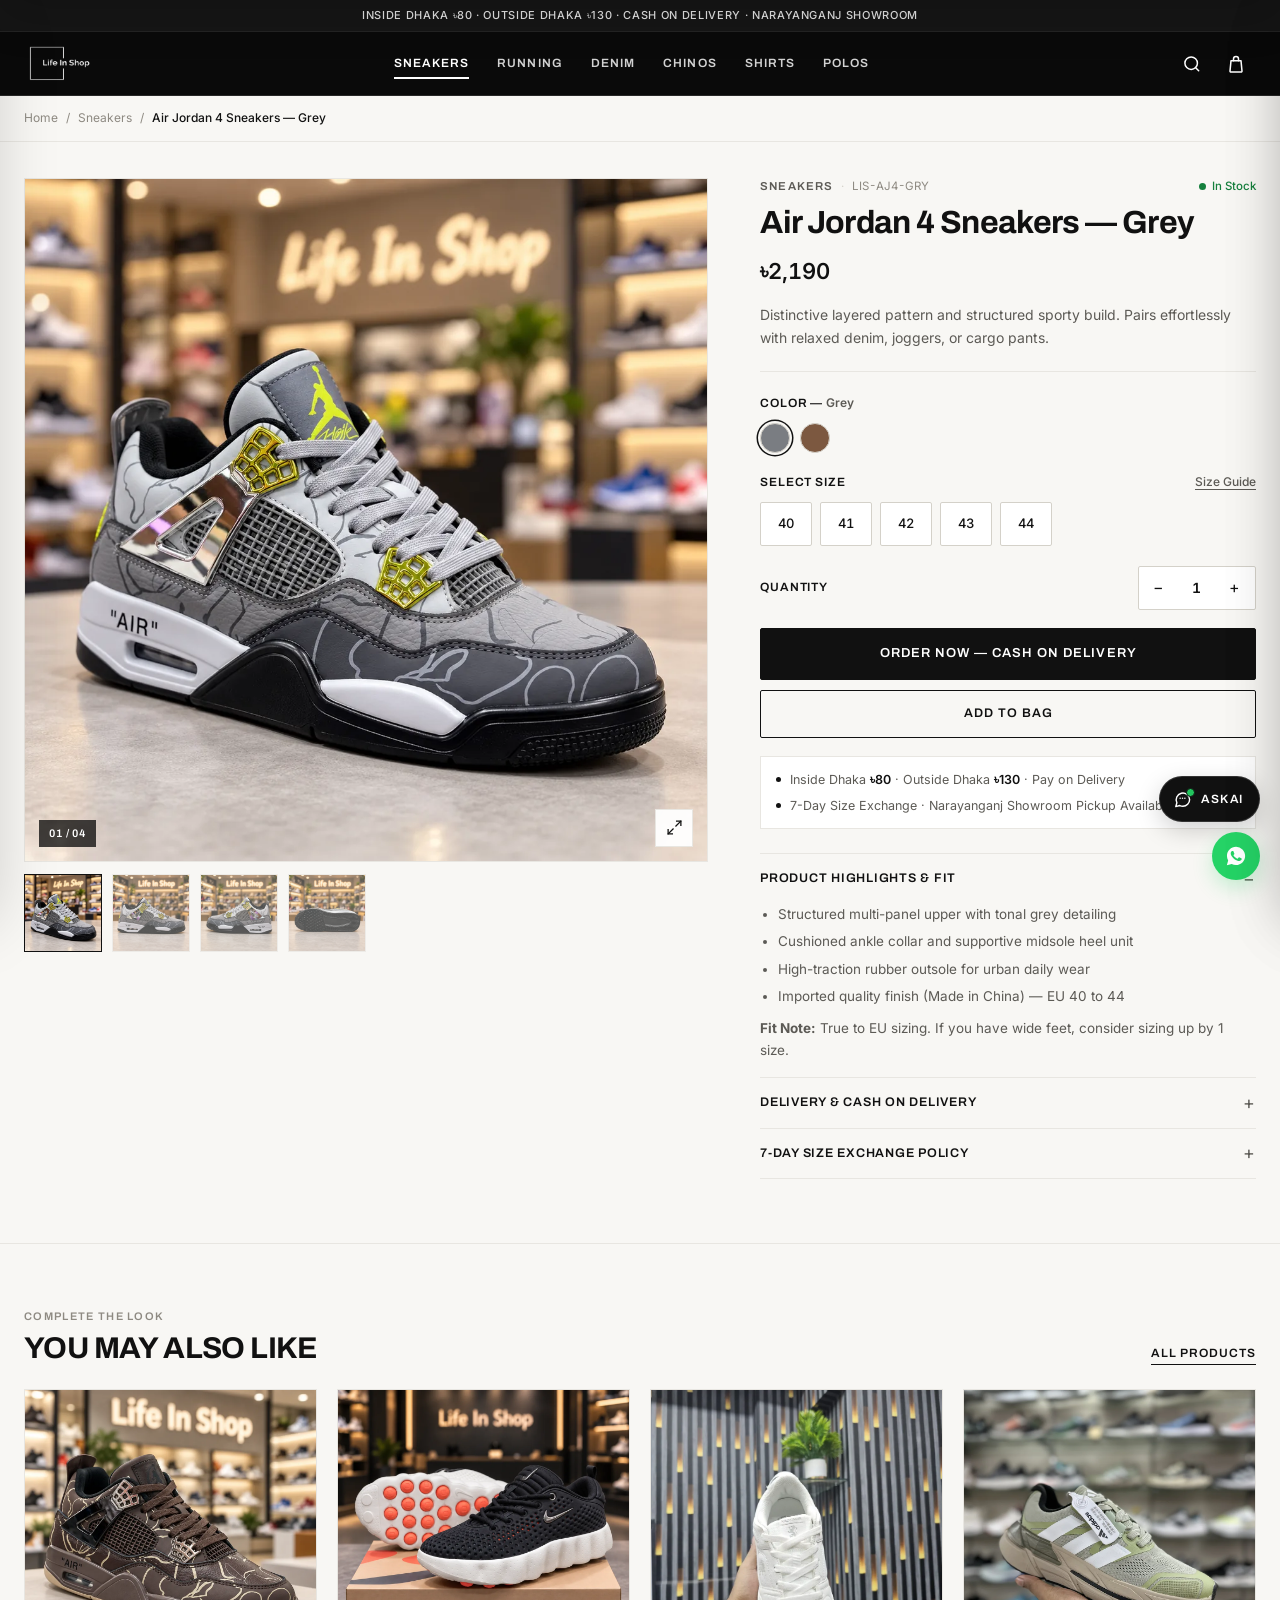
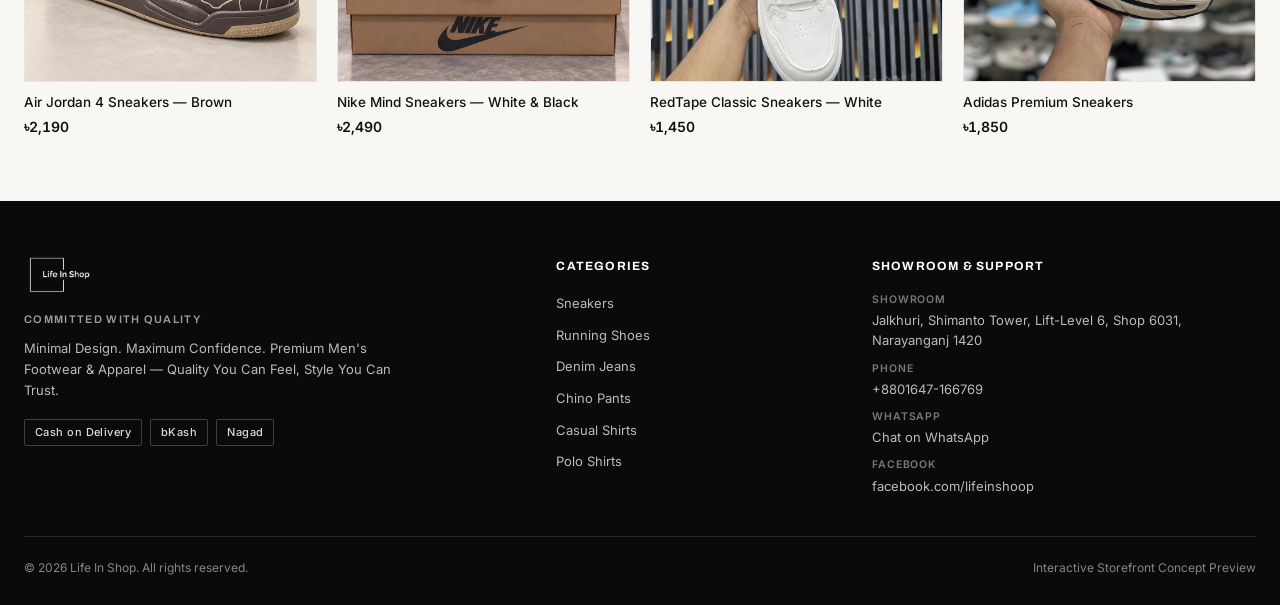
==== product.html @ bc9303bd "Initial Life In Shop editorial redesign demo for Vercel" ====
<!DOCTYPE html>
<html lang="en">
<head>
  <meta charset="UTF-8">
  <meta name="viewport" content="width=device-width, initial-scale=1.0">
  <title>Life In Shop — Premium Men's Footwear &amp; Apparel</title>
  <meta name="description" content="Shop premium men's sneakers, denim, chinos, shirts & polos at Life In Shop Bangladesh with fast Cash on Delivery.">
  <meta name="theme-color" content="#0A0A0A">
  <link rel="icon" type="image/webp" href="assets/images/favicon.webp">
  <link rel="preconnect" href="https://fonts.googleapis.com">
  <link rel="preconnect" href="https://fonts.gstatic.com" crossorigin>
  <link href="https://fonts.googleapis.com/css2?family=Archivo:wght@600;700&family=Inter:wght@400;500;600&display=swap" rel="stylesheet">
  <link rel="stylesheet" href="styles.css">
</head>
<body data-page="product">

  <!-- Announcement Bar -->
  <div class="announcement-bar" role="region" aria-label="Store shipping notice">
    <div class="container announcement-inner">
      <span>Inside Dhaka ৳80 · Outside Dhaka ৳130 · Cash on Delivery<span class="announcement-extra"> · Narayanganj Showroom</span></span>
    </div>
  </div>

  <!-- Sticky Header -->
  <header id="site-header" class="site-header">
    <div class="container header-inner">
      <div class="header-left">
        <button type="button" id="mobile-menu-btn" class="icon-btn mobile-only" aria-label="Open menu" aria-expanded="false" aria-controls="mobile-nav-drawer">
          <svg width="22" height="22" viewBox="0 0 24 24" fill="none" stroke="currentColor" stroke-width="1.8" stroke-linecap="square" aria-hidden="true">
            <line x1="3" y1="6" x2="21" y2="6"></line>
            <line x1="3" y1="12" x2="21" y2="12"></line>
            <line x1="3" y1="18" x2="21" y2="18"></line>
          </svg>
        </button>
        <a href="index.html" class="brand-logo" aria-label="Life In Shop Home">
          <img src="assets/images/logo.webp" alt="Life In Shop" height="36" width="68">
        </a>
      </div>

      <nav class="desktop-nav" aria-label="Primary categories">
        <a href="index.html?category=sneakers#catalog-section" class="nav-link" data-nav-category="sneakers">Sneakers</a>
        <a href="index.html?category=running#catalog-section" class="nav-link" data-nav-category="running">Running</a>
        <a href="index.html?category=denim#catalog-section" class="nav-link" data-nav-category="denim">Denim</a>
        <a href="index.html?category=chinos#catalog-section" class="nav-link" data-nav-category="chinos">Chinos</a>
        <a href="index.html?category=shirts#catalog-section" class="nav-link" data-nav-category="shirts">Shirts</a>
        <a href="index.html?category=polos#catalog-section" class="nav-link" data-nav-category="polos">Polos</a>
      </nav>

      <div class="header-actions">
        <button type="button" id="search-open-btn" class="icon-btn" aria-label="Search products" aria-controls="search-overlay">
          <svg width="20" height="20" viewBox="0 0 24 24" fill="none" stroke="currentColor" stroke-width="1.8" stroke-linecap="round" stroke-linejoin="round" aria-hidden="true">
            <circle cx="11" cy="11" r="7.5"></circle>
            <line x1="20" y1="20" x2="16.4" y2="16.4"></line>
          </svg>
        </button>
        <button type="button" id="bag-open-btn" class="icon-btn bag-btn" aria-label="Open shopping bag" aria-controls="bag-drawer">
          <svg width="20" height="20" viewBox="0 0 24 24" fill="none" stroke="currentColor" stroke-width="1.8" stroke-linecap="round" stroke-linejoin="round" aria-hidden="true">
            <path d="M6 8h12l1.2 12.5a1 1 0 0 1-1 1.1H5.8a1 1 0 0 1-1-1.1L6 8Z"></path>
            <path d="M9 8V6a3 3 0 0 1 6 0v2"></path>
          </svg>
          <span id="bag-count-badge" class="bag-badge" aria-live="polite">0</span>
        </button>
      </div>
    </div>
  </header>

  <main class="pdp-main">
    <!-- Breadcrumbs -->
    <div class="breadcrumb-bar">
      <div class="container">
        <nav class="breadcrumbs" aria-label="Breadcrumb">
          <a href="index.html">Home</a>
          <span class="crumb-sep" aria-hidden="true">/</span>
          <a href="index.html#catalog-section" id="pdp-breadcrumb-cat">Collection</a>
          <span class="crumb-sep" aria-hidden="true">/</span>
          <span id="pdp-breadcrumb-name" class="crumb-current" aria-current="page">Product</span>
        </nav>
      </div>
    </div>

    <!-- Product Detail Grid (58 / 42 Desktop Split) -->
    <section class="pdp-section">
      <div class="container">
        <div class="pdp-layout">

          <!-- Left Column: Multi-Angle Gallery -->
          <div class="pdp-gallery">
            <div class="pdp-main-frame">
              <img id="pdp-main-img" class="pdp-main-img" src="" alt="Product preview">
              <span id="pdp-img-counter" class="pdp-img-counter">01 / 01</span>
              <button type="button" id="pdp-zoom-btn" class="pdp-zoom-btn" aria-label="Zoom product image">
                <svg width="17" height="17" viewBox="0 0 24 24" fill="none" stroke="currentColor" stroke-width="1.8" stroke-linecap="square" aria-hidden="true">
                  <polyline points="15 3 21 3 21 9"></polyline>
                  <polyline points="9 21 3 21 3 15"></polyline>
                  <line x1="21" y1="3" x2="14" y2="10"></line>
                  <line x1="3" y1="21" x2="10" y2="14"></line>
                </svg>
              </button>
            </div>
            <div id="pdp-thumbs" class="pdp-thumbs" role="list" aria-label="Product gallery thumbnails"></div>
          </div>

          <!-- Right Column: Sticky Purchase Rail -->
          <div class="pdp-info">
            <div class="pdp-meta-row">
              <span id="pdp-category-label" class="pdp-category-label">Category</span>
              <span class="pdp-meta-divider" aria-hidden="true">·</span>
              <span id="pdp-sku" class="pdp-sku">SKU</span>
              <span class="pdp-stock-pill">
                <span class="stock-dot" aria-hidden="true"></span>
                <span>In Stock</span>
              </span>
            </div>

            <h1 id="pdp-title" class="pdp-title">Loading product...</h1>

            <div class="pdp-price-row">
              <span id="pdp-price" class="pdp-price tabular-price">৳0</span>
              <span id="pdp-compare-price" class="pdp-compare-price tabular-price" hidden></span>
              <span id="pdp-discount-badge" class="pdp-discount-badge" hidden></span>
            </div>

            <p id="pdp-short-desc" class="pdp-short-desc"></p>

            <!-- Colorway Switcher (hidden if single colorway) -->
            <div id="pdp-colorway-wrap" class="pdp-option-block" hidden>
              <div class="pdp-option-head">
                <span class="pdp-option-label">Color — <strong id="pdp-color-label"></strong></span>
              </div>
              <div id="pdp-colorways" class="pdp-colorways"></div>
            </div>

            <!-- Size Selector -->
            <div class="pdp-option-block">
              <div class="pdp-option-head">
                <span class="pdp-option-label">Select Size</span>
                <button type="button" id="size-guide-open-btn" class="size-guide-trigger">Size Guide</button>
              </div>
              <div id="pdp-sizes" class="pdp-sizes" role="radiogroup" aria-label="Select size"></div>
              <p id="pdp-size-error" class="pdp-size-error" role="alert" hidden>Please select a size to continue.</p>
            </div>

            <!-- Quantity Stepper -->
            <div class="pdp-qty-row">
              <span class="pdp-option-label">Quantity</span>
              <div class="qty-stepper" role="group" aria-label="Quantity selector">
                <button type="button" id="qty-dec" class="qty-btn" aria-label="Decrease quantity">−</button>
                <span id="qty-val" class="qty-val tabular-price" aria-live="polite">1</span>
                <button type="button" id="qty-inc" class="qty-btn" aria-label="Increase quantity">+</button>
              </div>
            </div>

            <!-- Conversion CTAs -->
            <div class="pdp-cta-stack">
              <button type="button" id="pdp-order-now-btn" class="btn btn-primary btn-full btn-lg">Order Now — Cash on Delivery</button>
              <button type="button" id="pdp-add-bag-btn" class="btn btn-secondary btn-full">Add to Bag</button>
            </div>

            <!-- Inline Delivery & Trust Strip -->
            <div class="pdp-delivery-strip">
              <div class="delivery-line">
                <span class="delivery-dot" aria-hidden="true"></span>
                <span>Inside Dhaka <strong>৳80</strong> · Outside Dhaka <strong>৳130</strong> · Pay on Delivery</span>
              </div>
              <div class="delivery-line">
                <span class="delivery-dot" aria-hidden="true"></span>
                <span>7-Day Size Exchange · Narayanganj Showroom Pickup Available</span>
              </div>
            </div>

            <!-- Hairline Accordions -->
            <div id="pdp-accordions" class="pdp-accordions"></div>
          </div>

        </div>
      </div>
    </section>

    <!-- Related Products -->
    <section class="section section-related" aria-labelledby="related-heading">
      <div class="container">
        <div class="section-header">
          <div>
            <span class="section-eyebrow">Complete The Look</span>
            <h2 id="related-heading" class="section-title">You May Also Like</h2>
          </div>
          <a href="index.html#catalog-section" class="text-link">All Products</a>
        </div>
        <div id="pdp-related-grid" class="product-grid"></div>
      </div>
    </section>
  </main>

  <!-- Mobile Sticky Bottom Order Bar (PDP only, <768px) -->
  <div id="pdp-mobile-sticky-bar" class="pdp-mobile-sticky-bar" aria-label="Quick order bar">
    <div class="sticky-bar-meta">
      <strong id="pdp-sticky-price" class="sticky-bar-price tabular-price">৳0</strong>
      <span id="pdp-sticky-size" class="sticky-bar-size">Select size</span>
    </div>
    <button type="button" id="pdp-sticky-order-btn" class="btn btn-primary sticky-bar-cta">Order Now (COD)</button>
  </div>

  <!-- Compact Editorial Footer -->
  <footer class="site-footer">
    <div class="container">
      <div class="footer-grid">
        <div class="footer-brand">
          <a href="index.html" class="brand-logo" aria-label="Life In Shop Home">
            <img src="assets/images/logo.webp" alt="Life In Shop" height="38" width="72">
          </a>
          <p class="footer-tagline">Committed With Quality</p>
          <p class="footer-about">Minimal Design. Maximum Confidence. Premium Men's Footwear &amp; Apparel — Quality You Can Feel, Style You Can Trust.</p>
          <div class="footer-payments" aria-label="Accepted payment methods">
            <span class="payment-pill">Cash on Delivery</span>
            <span class="payment-pill">bKash</span>
            <span class="payment-pill">Nagad</span>
          </div>
        </div>

        <div class="footer-col">
          <h3 class="footer-heading">Categories</h3>
          <ul class="footer-links">
            <li><a href="index.html?category=sneakers#catalog-section" data-nav-category="sneakers">Sneakers</a></li>
            <li><a href="index.html?category=running#catalog-section" data-nav-category="running">Running Shoes</a></li>
            <li><a href="index.html?category=denim#catalog-section" data-nav-category="denim">Denim Jeans</a></li>
            <li><a href="index.html?category=chinos#catalog-section" data-nav-category="chinos">Chino Pants</a></li>
            <li><a href="index.html?category=shirts#catalog-section" data-nav-category="shirts">Casual Shirts</a></li>
            <li><a href="index.html?category=polos#catalog-section" data-nav-category="polos">Polo Shirts</a></li>
          </ul>
        </div>

        <div class="footer-col">
          <h3 class="footer-heading">Showroom &amp; Support</h3>
          <ul class="footer-contact-list">
            <li>
              <span class="contact-label">Showroom</span>
              <a href="https://maps.google.com/?q=23.65948,90.50332" target="_blank" rel="noopener">Jalkhuri, Shimanto Tower, Lift-Level 6, Shop 6031, Narayanganj 1420</a>
            </li>
            <li>
              <span class="contact-label">Phone</span>
              <a href="tel:+8801647166769">+8801647-166769</a>
            </li>
            <li>
              <span class="contact-label">WhatsApp</span>
              <a href="https://wa.me/8801647166769" target="_blank" rel="noopener">Chat on WhatsApp</a>
            </li>
            <li>
              <span class="contact-label">Facebook</span>
              <a href="https://www.facebook.com/lifeinshoop" target="_blank" rel="noopener">facebook.com/lifeinshoop</a>
            </li>
          </ul>
        </div>
      </div>

      <div class="footer-bottom">
        <p>&copy; 2026 Life In Shop. All rights reserved.</p>
        <p class="footer-demo-note">Interactive Storefront Concept Preview</p>
      </div>
    </div>
  </footer>

  <!-- PDP Image Lightbox -->
  <div id="pdp-lightbox" class="pdp-lightbox" role="dialog" aria-modal="true" aria-label="Full size product image viewer" aria-hidden="true">
    <button type="button" id="pdp-lightbox-close" class="lightbox-close" aria-label="Close image viewer">
      <svg width="22" height="22" viewBox="0 0 24 24" fill="none" stroke="currentColor" stroke-width="1.8" stroke-linecap="square" aria-hidden="true">
        <line x1="18" y1="6" x2="6" y2="18"></line>
        <line x1="6" y1="6" x2="18" y2="18"></line>
      </svg>
    </button>
    <button type="button" id="pdp-lightbox-prev" class="lightbox-nav lightbox-prev" aria-label="Previous image">
      <svg width="22" height="22" viewBox="0 0 24 24" fill="none" stroke="currentColor" stroke-width="1.8" stroke-linecap="square" aria-hidden="true">
        <polyline points="15 18 9 12 15 6"></polyline>
      </svg>
    </button>
    <img id="pdp-lightbox-img" class="lightbox-img" src="" alt="Enlarged product view">
    <button type="button" id="pdp-lightbox-next" class="lightbox-nav lightbox-next" aria-label="Next image">
      <svg width="22" height="22" viewBox="0 0 24 24" fill="none" stroke="currentColor" stroke-width="1.8" stroke-linecap="square" aria-hidden="true">
        <polyline points="9 18 15 12 9 6"></polyline>
      </svg>
    </button>
  </div>

  <!-- Size Guide Modal -->
  <div id="size-guide-modal" class="modal-dialog" role="dialog" aria-modal="true" aria-labelledby="size-guide-title" aria-hidden="true">
    <div class="modal-card">
      <div class="modal-header">
        <h2 id="size-guide-title" class="drawer-title">Size Guide</h2>
        <button type="button" id="size-guide-close-btn" class="icon-btn icon-btn-dark" aria-label="Close size guide">
          <svg width="20" height="20" viewBox="0 0 24 24" fill="none" stroke="currentColor" stroke-width="1.8" stroke-linecap="square" aria-hidden="true">
            <line x1="18" y1="6" x2="6" y2="18"></line>
            <line x1="6" y1="6" x2="18" y2="18"></line>
          </svg>
        </button>
      </div>
      <div class="modal-body">
        <div id="size-guide-table" class="size-guide-table-wrap"></div>
        <p class="size-guide-footnote">Between two sizes? Ask our AI Assistant or message us on WhatsApp for exact fit advice.</p>
      </div>
    </div>
  </div>

  <!-- Shared Backdrop -->
  <div id="drawer-backdrop" class="drawer-backdrop" aria-hidden="true"></div>

  <!-- Mobile Navigation Drawer -->
  <aside id="mobile-nav-drawer" class="drawer drawer-left" aria-label="Mobile navigation" aria-hidden="true">
    <div class="drawer-header">
      <img src="assets/images/logo.webp" alt="Life In Shop" class="drawer-logo-dark" height="32" width="60">
      <button type="button" id="mobile-nav-close" class="icon-btn" aria-label="Close navigation menu">
        <svg width="20" height="20" viewBox="0 0 24 24" fill="none" stroke="currentColor" stroke-width="1.8" stroke-linecap="square" aria-hidden="true">
          <line x1="18" y1="6" x2="6" y2="18"></line>
          <line x1="6" y1="6" x2="18" y2="18"></line>
        </svg>
      </button>
    </div>
    <div class="drawer-body mobile-nav-body">
      <nav class="mobile-nav-links" aria-label="Mobile categories">
        <a href="index.html#catalog-section" class="mobile-nav-link" data-nav-category="all">All Collection</a>
        <a href="index.html?category=sneakers#catalog-section" class="mobile-nav-link" data-nav-category="sneakers">Sneakers</a>
        <a href="index.html?category=running#catalog-section" class="mobile-nav-link" data-nav-category="running">Running Shoes</a>
        <a href="index.html?category=denim#catalog-section" class="mobile-nav-link" data-nav-category="denim">Denim Jeans</a>
        <a href="index.html?category=chinos#catalog-section" class="mobile-nav-link" data-nav-category="chinos">Chino Pants</a>
        <a href="index.html?category=shirts#catalog-section" class="mobile-nav-link" data-nav-category="shirts">Casual Shirts</a>
        <a href="index.html?category=polos#catalog-section" class="mobile-nav-link" data-nav-category="polos">Polo Shirts</a>
      </nav>
      <div class="mobile-nav-meta">
        <p class="mobile-nav-meta-title">Narayanganj Showroom</p>
        <p class="mobile-nav-meta-text">Jalkhuri, Shimanto Tower, Level 6, Shop 6031</p>
        <div class="mobile-nav-meta-actions">
          <a href="tel:+8801647166769" class="meta-action-link">Call +8801647-166769</a>
          <a href="https://wa.me/8801647166769" target="_blank" rel="noopener" class="meta-action-link">WhatsApp Support</a>
        </div>
      </div>
    </div>
  </aside>

  <!-- Search Overlay -->
  <div id="search-overlay" class="search-overlay" role="dialog" aria-modal="true" aria-label="Search store" aria-hidden="true">
    <div class="search-panel">
      <div class="search-bar-wrap">
        <svg class="search-bar-icon" width="18" height="18" viewBox="0 0 24 24" fill="none" stroke="currentColor" stroke-width="1.8" stroke-linecap="round" stroke-linejoin="round" aria-hidden="true">
          <circle cx="11" cy="11" r="7.5"></circle>
          <line x1="20" y1="20" x2="16.4" y2="16.4"></line>
        </svg>
        <input type="search" id="search-input" class="search-input" placeholder="Search sneakers, denim, Jordan, HOKA, shirts..." autocomplete="off">
        <button type="button" id="search-close-btn" class="icon-btn icon-btn-dark" aria-label="Close search">
          <svg width="20" height="20" viewBox="0 0 24 24" fill="none" stroke="currentColor" stroke-width="1.8" stroke-linecap="square" aria-hidden="true">
            <line x1="18" y1="6" x2="6" y2="18"></line>
            <line x1="6" y1="6" x2="18" y2="18"></line>
          </svg>
        </button>
      </div>
      <div id="search-results" class="search-results"></div>
    </div>
  </div>

  <!-- Shopping Bag Drawer -->
  <aside id="bag-drawer" class="drawer drawer-right" aria-label="Shopping bag" aria-hidden="true">
    <div class="drawer-header">
      <h2 class="drawer-title">Shopping Bag</h2>
      <button type="button" id="bag-close-btn" class="icon-btn icon-btn-dark" aria-label="Close shopping bag">
        <svg width="20" height="20" viewBox="0 0 24 24" fill="none" stroke="currentColor" stroke-width="1.8" stroke-linecap="square" aria-hidden="true">
          <line x1="18" y1="6" x2="6" y2="18"></line>
          <line x1="6" y1="6" x2="18" y2="18"></line>
        </svg>
      </button>
    </div>

    <div class="drawer-body">
      <div id="bag-empty-state" class="bag-empty-state">
        <p class="bag-empty-title">Your bag is empty</p>
        <p class="bag-empty-sub">Explore sneakers, denim, and essentials with fast nationwide COD.</p>
      </div>
      <div id="bag-items" class="bag-items"></div>
    </div>

    <div id="bag-footer" class="drawer-footer">
      <div class="bag-subtotal-row">
        <span>Subtotal</span>
        <strong id="bag-subtotal" class="tabular-price">৳0</strong>
      </div>
      <p class="bag-shipping-note">Delivery calculated at checkout (Inside Dhaka ৳80 / Outside ৳130)</p>
      <button type="button" id="bag-checkout-btn" class="btn btn-primary btn-full">Proceed to COD Checkout</button>
    </div>
  </aside>

  <!-- Instant 4-Field BD COD Checkout Drawer -->
  <aside id="checkout-drawer" class="drawer drawer-right drawer-checkout" aria-label="Express COD checkout" aria-hidden="true">
    <div class="drawer-header">
      <div>
        <h2 class="drawer-title">Express Checkout</h2>
        <p class="drawer-subtitle">Cash on Delivery · No account needed</p>
      </div>
      <button type="button" id="checkout-close-btn" class="icon-btn icon-btn-dark" aria-label="Close checkout">
        <svg width="20" height="20" viewBox="0 0 24 24" fill="none" stroke="currentColor" stroke-width="1.8" stroke-linecap="square" aria-hidden="true">
          <line x1="18" y1="6" x2="6" y2="18"></line>
          <line x1="6" y1="6" x2="18" y2="18"></line>
        </svg>
      </button>
    </div>

    <div class="drawer-body checkout-body">
      <form id="checkout-form" class="checkout-form" novalidate>
        <div id="checkout-summary-items" class="checkout-summary-items"></div>

        <div class="form-group">
          <label for="co-name" class="form-label">Full Name <span class="req">*</span></label>
          <input type="text" id="co-name" class="form-input" placeholder="e.g. Tanvir Ahmed" autocomplete="name" required>
        </div>

        <div class="form-group">
          <label for="co-phone" class="form-label">Mobile Number (11 digits) <span class="req">*</span></label>
          <input type="tel" id="co-phone" class="form-input" inputmode="numeric" maxlength="11" placeholder="01XXXXXXXXX" autocomplete="tel" required>
        </div>

        <div class="form-group">
          <span class="form-label">Delivery Zone <span class="req">*</span></span>
          <div class="radio-grid">
            <label class="radio-card">
              <input type="radio" name="co-zone" value="inside" checked>
              <span class="radio-card-box">
                <span class="radio-card-title">Inside Dhaka</span>
                <span class="radio-card-price tabular-price">৳80</span>
              </span>
            </label>
            <label class="radio-card">
              <input type="radio" name="co-zone" value="outside">
              <span class="radio-card-box">
                <span class="radio-card-title">Outside Dhaka</span>
                <span class="radio-card-price tabular-price">৳130</span>
              </span>
            </label>
          </div>
        </div>

        <div class="form-group">
          <label for="co-address" class="form-label">Full Delivery Address <span class="req">*</span></label>
          <textarea id="co-address" class="form-input form-textarea" rows="2" placeholder="House, Road, Area / Thana, District" autocomplete="street-address" required></textarea>
        </div>

        <div class="form-group">
          <span class="form-label">Payment Method</span>
          <div class="radio-grid">
            <label class="radio-card">
              <input type="radio" name="co-payment" value="cod" checked>
              <span class="radio-card-box">
                <span class="radio-card-title">Cash on Delivery</span>
                <span class="radio-card-sub">Pay at doorstep</span>
              </span>
            </label>
            <label class="radio-card">
              <input type="radio" name="co-payment" value="bkash">
              <span class="radio-card-box">
                <span class="radio-card-title">bKash / Nagad</span>
                <span class="radio-card-sub">Instant MFS</span>
              </span>
            </label>
          </div>
          <div id="co-bkash-note" class="bkash-note" hidden>
            Demo Preview: In the live Laravel store, bKash/Nagad payment instructions or gateway checkout appear immediately here. You can still submit this demo order now.
          </div>
        </div>

        <div class="checkout-totals">
          <div class="total-line">
            <span>Subtotal</span>
            <span id="co-subtotal" class="tabular-price">৳0</span>
          </div>
          <div class="total-line">
            <span>Delivery Charge</span>
            <span id="co-shipping" class="tabular-price">৳80</span>
          </div>
          <div class="total-line total-grand">
            <span>Total Payable</span>
            <strong id="co-total" class="tabular-price">৳80</strong>
          </div>
        </div>

        <p id="co-error" class="form-error" role="alert" hidden></p>

        <button type="submit" id="co-submit-btn" class="btn btn-primary btn-full">Confirm Order — Cash on Delivery</button>
      </form>

      <!-- Order Success View -->
      <div id="checkout-success" class="checkout-success" hidden>
        <div class="success-icon" aria-hidden="true">
          <svg width="26" height="26" viewBox="0 0 24 24" fill="none" stroke="currentColor" stroke-width="2" stroke-linecap="square">
            <polyline points="20 6 9 17 4 12"></polyline>
          </svg>
        </div>
        <span class="success-eyebrow">Demo Order Confirmed</span>
        <h3 class="success-title">Thank you for your order</h3>
        <p class="success-id">Order ID: <strong id="co-order-id" class="tabular-price">#LIS-0000</strong></p>
        <div id="co-order-summary" class="success-summary"></div>
        <div class="success-actions">
          <a href="https://wa.me/8801647166769" id="co-wa-confirm" target="_blank" rel="noopener" class="btn btn-whatsapp btn-full">Send Order to WhatsApp</a>
          <button type="button" id="co-continue-btn" class="btn btn-secondary btn-full">Continue Shopping</button>
        </div>
      </div>
    </div>
  </aside>

  <!-- Floating Dock: Monochrome AI Shopping Assistant (replaces sticky cart) + WhatsApp -->
  <div id="floating-dock" class="floating-dock" aria-label="Quick assistance">
    <button type="button" id="ai-chat-trigger" class="ai-trigger-btn" aria-label="Open Life In Shop AI Shopping Assistant" aria-expanded="false" aria-controls="ai-chat-panel">
      <span class="ai-trigger-icon-wrap" aria-hidden="true">
        <svg width="19" height="19" viewBox="0 0 24 24" fill="none" stroke="currentColor" stroke-width="1.8" stroke-linecap="round" stroke-linejoin="round">
          <path d="M21 12a8.5 8.5 0 0 1-8.5 8.5c-1.4 0-2.7-.3-3.9-.9L3.5 21l1.4-4.9A8.5 8.5 0 1 1 21 12Z"></path>
          <path d="M9 10.5h.01"></path>
          <path d="M12 10.5h.01"></path>
          <path d="M15 10.5h.01"></path>
        </svg>
        <span class="online-dot"></span>
      </span>
      <span class="ai-trigger-label">Ask AI</span>
    </button>

    <a href="https://wa.me/8801647166769" id="wa-float-link" class="wa-float-btn" target="_blank" rel="noopener" aria-label="Chat with Life In Shop on WhatsApp">
      <svg width="22" height="22" viewBox="0 0 24 24" fill="currentColor" aria-hidden="true">
        <path d="M12.04 2C6.58 2 2.13 6.45 2.13 11.91c0 1.75.46 3.45 1.32 4.95L2 22l5.28-1.38a9.87 9.87 0 0 0 4.76 1.21h.01c5.46 0 9.91-4.45 9.91-9.91 0-2.65-1.03-5.14-2.9-7.01A9.85 9.85 0 0 0 12.04 2Zm5.78 14.07c-.24.68-1.41 1.3-1.95 1.38-.5.08-1.13.11-1.83-.11-.42-.13-.96-.31-1.66-.61-2.92-1.26-4.82-4.2-4.97-4.4-.14-.2-1.18-1.57-1.18-3 0-1.43.75-2.13 1.02-2.42.27-.29.59-.36.79-.36h.57c.18 0 .43-.07.67.51.24.59.84 2.04.91 2.19.08.15.13.32.02.52-.1.2-.15.32-.3.49-.15.17-.31.38-.44.51-.15.15-.3.31-.13.6.17.3.76 1.26 1.64 2.04 1.13 1.01 2.08 1.32 2.38 1.47.3.15.47.12.64-.08.18-.2.74-.86.94-1.16.2-.3.4-.25.67-.15.27.1 1.73.82 2.03.97.3.15.49.22.56.34.08.13.08.73-.17 1.41Z"></path>
      </svg>
    </a>
  </div>

  <!-- Interactive AI Shopping Assistant Panel -->
  <section id="ai-chat-panel" class="ai-chat-panel" role="dialog" aria-label="Life In Shop AI Assistant" aria-hidden="true">
    <div class="ai-chat-header">
      <div class="ai-chat-identity">
        <span class="online-dot"></span>
        <div>
          <h2 class="ai-chat-title">Life In Shop Assistant</h2>
          <p class="ai-chat-sub">Demo Mode · Instant Sizing &amp; Order Help</p>
        </div>
      </div>
      <button type="button" id="ai-chat-close" class="icon-btn" aria-label="Close AI assistant">
        <svg width="18" height="18" viewBox="0 0 24 24" fill="none" stroke="currentColor" stroke-width="1.8" stroke-linecap="square" aria-hidden="true">
          <line x1="18" y1="6" x2="6" y2="18"></line>
          <line x1="6" y1="6" x2="18" y2="18"></line>
        </svg>
      </button>
    </div>

    <div id="ai-chat-messages" class="ai-chat-messages" aria-live="polite"></div>

    <div id="ai-chat-chips" class="ai-chat-chips" aria-label="Quick suggestions"></div>

    <form id="ai-chat-form" class="ai-chat-form">
      <input type="text" id="ai-chat-input" class="ai-chat-input" placeholder="Ask about size, fit, delivery..." autocomplete="off">
      <button type="submit" class="ai-chat-send" aria-label="Send message">
        <svg width="16" height="16" viewBox="0 0 24 24" fill="none" stroke="currentColor" stroke-width="2" stroke-linecap="square" aria-hidden="true">
          <line x1="22" y1="2" x2="11" y2="13"></line>
          <polygon points="22 2 15 22 11 13 2 9 22 2"></polygon>
        </svg>
      </button>
    </form>
  </section>

  <script type="module" src="app.js"></script>
</body>
</html>
---- styles.css ----
/* ==========================================================================
   Life In Shop — Editorial Menswear Storefront
   Design System: Warm Alabaster × Deep Obsidian Monochrome (Zero AI Slop)
   Fonts: Archivo (600, 700) + Inter (400, 500, 600)
   ========================================================================== */

:root {
  --bg-page: #F8F7F4;
  --bg-surface: #FFFFFF;
  --bg-subtle: #F1EFEA;
  --bg-dark: #0A0A0A;
  --bg-announcement: #161616;

  --ink-primary: #111111;
  --ink-hover: #262626;
  --ink-secondary: #5C5A55;
  --ink-muted: #8E8A82;
  --ink-on-dark: #FFFFFF;
  --ink-on-dark-muted: rgba(255, 255, 255, 0.72);

  --border-hairline: #E8E6E1;
  --border-strong: #D4D1C9;
  --border-dark-subtle: rgba(255, 255, 255, 0.12);

  --accent-crimson: #B91C1C;
  --accent-stock: #15803D;
  --accent-wa: #25D366;
  --accent-online: #22C55E;

  --font-display: 'Archivo', -apple-system, BlinkMacSystemFont, 'Segoe UI', sans-serif;
  --font-body: 'Inter', -apple-system, BlinkMacSystemFont, 'Segoe UI', sans-serif;

  --header-h: 64px;
  --container-max: 1320px;
  --ease-editorial: cubic-bezier(0.22, 1, 0.36, 1);
}

/* ---------- Reset & Base ---------- */
*, *::before, *::after {
  box-sizing: border-box;
  margin: 0;
  padding: 0;
}

html {
  scroll-behavior: smooth;
  -webkit-text-size-adjust: 100%;
  overflow-x: clip;
}

body {
  background-color: var(--bg-page);
  color: var(--ink-primary);
  font-family: var(--font-body);
  font-size: 14px;
  line-height: 1.55;
  -webkit-font-smoothing: antialiased;
  -moz-osx-font-smoothing: grayscale;
  overflow-x: clip;
}

body.scroll-locked {
  overflow: hidden;
}

img {
  display: block;
  max-width: 100%;
}

a {
  color: inherit;
  text-decoration: none;
}

button, input, textarea {
  font: inherit;
  color: inherit;
}

button {
  cursor: pointer;
  background: none;
  border: none;
}

button:focus-visible,
a:focus-visible,
input:focus-visible,
textarea:focus-visible {
  outline: 2px solid var(--ink-primary);
  outline-offset: 2px;
}

.site-header button:focus-visible,
.site-header a:focus-visible,
.site-footer a:focus-visible {
  outline-color: #FFFFFF;
}

[hidden] {
  display: none !important;
}

.container {
  width: 100%;
  max-width: var(--container-max);
  margin: 0 auto;
  padding: 0 24px;
}

.tabular-price {
  font-variant-numeric: tabular-nums;
}

/* ---------- Buttons ---------- */
.btn {
  display: inline-flex;
  align-items: center;
  justify-content: center;
  gap: 8px;
  height: 48px;
  padding: 0 24px;
  font-family: var(--font-display);
  font-size: 12.5px;
  font-weight: 600;
  letter-spacing: 0.08em;
  text-transform: uppercase;
  border-radius: 2px;
  transition: background-color 0.2s ease, color 0.2s ease, border-color 0.2s ease, opacity 0.2s ease;
  white-space: nowrap;
}

.btn-lg {
  height: 52px;
  font-size: 13px;
}

.btn-full {
  width: 100%;
}

.btn-primary {
  background-color: var(--ink-primary);
  color: #FFFFFF;
  border: 1px solid var(--ink-primary);
}

.btn-primary:hover {
  background-color: var(--ink-hover);
  border-color: var(--ink-hover);
}

.btn-secondary {
  background-color: transparent;
  color: var(--ink-primary);
  border: 1.5px solid var(--ink-primary);
}

.btn-secondary:hover {
  background-color: var(--ink-primary);
  color: #FFFFFF;
}

.btn-light {
  background-color: #FFFFFF;
  color: var(--bg-dark);
  border: 1px solid #FFFFFF;
}

.btn-light:hover {
  background-color: #EBEAE6;
  border-color: #EBEAE6;
}

.btn-whatsapp {
  background-color: var(--accent-wa);
  color: #FFFFFF;
  border: 1px solid var(--accent-wa);
}

.btn-whatsapp:hover {
  background-color: #1EBE5A;
  border-color: #1EBE5A;
}

.icon-btn {
  display: inline-flex;
  align-items: center;
  justify-content: center;
  width: 40px;
  height: 40px;
  color: #FFFFFF;
  border-radius: 2px;
  transition: background-color 0.18s ease, opacity 0.18s ease;
}

.icon-btn:hover {
  background-color: rgba(255, 255, 255, 0.1);
}

.icon-btn-dark {
  color: var(--ink-primary);
}

.icon-btn-dark:hover {
  background-color: var(--bg-subtle);
}

/* ---------- Announcement Bar ---------- */
.announcement-bar {
  background-color: var(--bg-announcement);
  color: rgba(255, 255, 255, 0.88);
  height: 32px;
  display: flex;
  align-items: center;
  border-bottom: 1px solid rgba(255, 255, 255, 0.06);
}

.announcement-inner {
  min-width: 0;
  text-align: center;
  font-size: 11px;
  font-weight: 500;
  letter-spacing: 0.06em;
  text-transform: uppercase;
  white-space: nowrap;
  overflow: hidden;
  text-overflow: ellipsis;
}

/* ---------- Sticky Header ---------- */
.site-header {
  position: sticky;
  top: 0;
  z-index: 30;
  height: var(--header-h);
  background-color: var(--bg-dark);
  border-bottom: 1px solid var(--border-dark-subtle);
}

.header-inner {
  height: 100%;
  display: flex;
  align-items: center;
  justify-content: space-between;
  gap: 20px;
}

.header-left {
  display: flex;
  align-items: center;
  gap: 8px;
}

.brand-logo {
  display: inline-flex;
  align-items: center;
}

.brand-logo img {
  height: 36px;
  width: auto;
  object-fit: contain;
}

.desktop-nav {
  display: flex;
  align-items: center;
  gap: 28px;
}

.nav-link {
  position: relative;
  font-family: var(--font-display);
  font-size: 12px;
  font-weight: 600;
  letter-spacing: 0.09em;
  text-transform: uppercase;
  color: rgba(255, 255, 255, 0.82);
  padding: 6px 0;
  transition: color 0.18s ease;
}

.nav-link::after {
  content: '';
  position: absolute;
  left: 0;
  right: 0;
  bottom: 0;
  height: 1.5px;
  background-color: #FFFFFF;
  transform: scaleX(0);
  transform-origin: left;
  transition: transform 0.24s var(--ease-editorial);
}

.nav-link:hover,
.nav-link.is-active {
  color: #FFFFFF;
}

.nav-link:hover::after,
.nav-link.is-active::after {
  transform: scaleX(1);
}

.header-actions {
  display: flex;
  align-items: center;
  gap: 4px;
}

.bag-btn {
  position: relative;
}

.bag-badge {
  position: absolute;
  top: 4px;
  right: 3px;
  min-width: 17px;
  height: 17px;
  padding: 0 4px;
  border-radius: 9999px;
  background-color: #FFFFFF;
  color: var(--bg-dark);
  font-size: 10px;
  font-weight: 700;
  font-variant-numeric: tabular-nums;
  display: inline-flex;
  align-items: center;
  justify-content: center;
  line-height: 1;
}

.bag-badge.is-empty {
  opacity: 0;
  pointer-events: none;
}

.mobile-only {
  display: none;
}

/* ---------- Editorial Studio Hero Slider ---------- */
.hero-slider {
  position: relative;
  width: 100%;
  height: clamp(540px, 70vh, 680px);
  background-color: #0D0D0D;
  overflow: hidden;
}

.hero-track {
  display: flex;
  width: 100%;
  height: 100%;
  transition: transform 0.6s var(--ease-editorial);
  will-change: transform;
}

.hero-slide {
  position: relative;
  flex: 0 0 100%;
  width: 100%;
  height: 100%;
  overflow: hidden;
  background-color: #0D0D0D;
}

.hero-slide-img {
  position: absolute;
  inset: 0;
  width: 100%;
  height: 100%;
  object-fit: cover;
  object-position: center 45%;
}

.hero-slide-scrim {
  position: absolute;
  inset: 0;
  background: linear-gradient(
    90deg,
    rgba(10, 10, 10, 0.88) 0%,
    rgba(10, 10, 10, 0.62) 45%,
    rgba(10, 10, 10, 0.16) 100%
  );
}

.hero-slide-content {
  position: relative;
  z-index: 2;
  height: 100%;
  display: flex;
  flex-direction: column;
  justify-content: center;
  padding-bottom: 56px;
}

.hero-copy {
  max-width: 540px;
  color: #FFFFFF;
}

.hero-eyebrow {
  display: inline-block;
  font-family: var(--font-display);
  font-size: 11px;
  font-weight: 600;
  letter-spacing: 0.14em;
  text-transform: uppercase;
  color: rgba(255, 255, 255, 0.78);
  margin-bottom: 14px;
}

.hero-title {
  font-family: var(--font-display);
  font-size: clamp(32px, 4.4vw, 56px);
  font-weight: 700;
  line-height: 1.04;
  letter-spacing: -0.025em;
  text-transform: uppercase;
  color: #FFFFFF;
  margin-bottom: 14px;
}

.hero-subtitle {
  font-size: 15px;
  line-height: 1.55;
  color: rgba(255, 255, 255, 0.82);
  max-width: 440px;
  margin-bottom: 26px;
}

.hero-cta-row {
  display: flex;
  align-items: center;
  gap: 14px;
  flex-wrap: wrap;
}

.hero-controls {
  position: absolute;
  left: 0;
  right: 0;
  bottom: 22px;
  z-index: 5;
  pointer-events: none;
}

.hero-controls-inner {
  display: flex;
  align-items: center;
  justify-content: space-between;
  gap: 16px;
}

.hero-counter {
  font-family: var(--font-display);
  font-size: 12px;
  font-weight: 600;
  letter-spacing: 0.1em;
  color: rgba(255, 255, 255, 0.9);
  font-variant-numeric: tabular-nums;
}

.hero-dots {
  display: flex;
  align-items: center;
  gap: 8px;
  pointer-events: auto;
}

.hero-dot {
  width: 28px;
  height: 2px;
  background-color: rgba(255, 255, 255, 0.32);
  padding: 8px 0;
  background-clip: content-box;
  transition: background-color 0.2s ease, width 0.2s ease;
}

.hero-dot.is-active {
  width: 40px;
  background-color: #FFFFFF;
}

.hero-arrows {
  display: flex;
  align-items: center;
  gap: 8px;
  pointer-events: auto;
}

.hero-arrow-btn {
  width: 38px;
  height: 38px;
  display: inline-flex;
  align-items: center;
  justify-content: center;
  color: #FFFFFF;
  border: 1px solid rgba(255, 255, 255, 0.24);
  background-color: rgba(10, 10, 10, 0.35);
  transition: background-color 0.18s ease, border-color 0.18s ease;
}

.hero-arrow-btn:hover {
  background-color: rgba(255, 255, 255, 0.16);
  border-color: rgba(255, 255, 255, 0.55);
}

/* ---------- Sections & Shared Headings ---------- */
.section {
  padding: 64px 0;
}

.section-categories {
  padding-bottom: 32px;
}

.section-catalog {
  padding-top: 32px;
}

.section-header {
  display: flex;
  align-items: flex-end;
  justify-content: space-between;
  gap: 16px;
  margin-bottom: 24px;
}

.section-header-inline {
  display: flex;
  align-items: flex-end;
  justify-content: space-between;
  gap: 16px;
  margin-bottom: 18px;
}

.section-eyebrow {
  display: block;
  font-family: var(--font-display);
  font-size: 11px;
  font-weight: 600;
  letter-spacing: 0.12em;
  text-transform: uppercase;
  color: var(--ink-muted);
  margin-bottom: 6px;
}

.section-title {
  font-family: var(--font-display);
  font-size: clamp(22px, 2.4vw, 30px);
  font-weight: 700;
  letter-spacing: -0.02em;
  line-height: 1.15;
  text-transform: uppercase;
  color: var(--ink-primary);
}

.text-link {
  font-family: var(--font-display);
  font-size: 12px;
  font-weight: 600;
  letter-spacing: 0.08em;
  text-transform: uppercase;
  color: var(--ink-primary);
  border-bottom: 1px solid var(--ink-primary);
  padding-bottom: 2px;
  transition: opacity 0.18s ease;
}

.text-link:hover {
  opacity: 0.65;
}

/* ---------- Category Grid (6 Clean 4:5 Portrait Cards) ---------- */
.category-grid {
  display: grid;
  grid-template-columns: repeat(6, minmax(0, 1fr));
  gap: 14px;
}

.category-card {
  position: relative;
  display: block;
  min-width: 0;
  aspect-ratio: 4 / 5;
  overflow: hidden;
  background-color: #141414;
  border: 1px solid var(--border-hairline);
  text-align: left;
}

.category-card-img {
  width: 100%;
  height: 100%;
  object-fit: cover;
  transition: transform 0.55s var(--ease-editorial);
}

.category-card:hover .category-card-img {
  transform: scale(1.05);
}

.category-card-overlay {
  position: absolute;
  inset: 0;
  background: linear-gradient(to top, rgba(10, 10, 10, 0.82) 0%, rgba(10, 10, 10, 0.18) 45%, rgba(10, 10, 10, 0) 75%);
  display: flex;
  flex-direction: column;
  justify-content: flex-end;
  padding: 14px;
}

.category-card-name {
  font-family: var(--font-display);
  font-size: 13px;
  font-weight: 700;
  letter-spacing: 0.07em;
  text-transform: uppercase;
  color: #FFFFFF;
}

.category-card-desc {
  font-size: 11px;
  color: rgba(255, 255, 255, 0.72);
  margin-top: 2px;
  white-space: nowrap;
  overflow: hidden;
  text-overflow: ellipsis;
}

/* ---------- Catalog Filter Tabs ---------- */
.catalog-top {
  margin-bottom: 24px;
}

.catalog-count {
  font-size: 12.5px;
  font-weight: 500;
  color: var(--ink-secondary);
  font-variant-numeric: tabular-nums;
}

.filter-tabs {
  display: flex;
  align-items: center;
  gap: 8px;
  overflow-x: auto;
  padding-bottom: 4px;
  scrollbar-width: none;
}

.filter-tabs::-webkit-scrollbar {
  display: none;
}

.filter-tab {
  flex-shrink: 0;
  height: 36px;
  padding: 0 16px;
  font-family: var(--font-display);
  font-size: 11.5px;
  font-weight: 600;
  letter-spacing: 0.08em;
  text-transform: uppercase;
  color: var(--ink-secondary);
  background-color: var(--bg-surface);
  border: 1px solid var(--border-strong);
  border-radius: 2px;
  transition: background-color 0.18s ease, color 0.18s ease, border-color 0.18s ease;
}

.filter-tab:hover {
  border-color: var(--ink-primary);
  color: var(--ink-primary);
}

.filter-tab.is-active {
  background-color: var(--ink-primary);
  border-color: var(--ink-primary);
  color: #FFFFFF;
}

/* ---------- Product Grid & Minimalist Cards ---------- */
.product-grid {
  display: grid;
  grid-template-columns: repeat(4, minmax(0, 1fr));
  gap: 28px 20px;
}

.product-card {
  display: flex;
  flex-direction: column;
  min-width: 0;
}

.card-media {
  position: relative;
  aspect-ratio: 1 / 1;
  background-color: var(--bg-subtle);
  border: 1px solid var(--border-hairline);
  overflow: hidden;
}

.card-img-primary,
.card-img-secondary {
  width: 100%;
  height: 100%;
  object-fit: cover;
}

.card-img-primary {
  transition: transform 0.55s var(--ease-editorial);
}

.card-img-secondary {
  position: absolute;
  inset: 0;
  opacity: 0;
  transition: opacity 0.35s ease;
}

.product-card:hover .card-img-primary {
  transform: scale(1.03);
}

.product-card:hover .card-img-secondary {
  opacity: 1;
}

.card-badge {
  position: absolute;
  top: 10px;
  left: 10px;
  z-index: 2;
  background-color: var(--accent-crimson);
  color: #FFFFFF;
  font-family: var(--font-display);
  font-size: 10px;
  font-weight: 700;
  letter-spacing: 0.08em;
  text-transform: uppercase;
  padding: 4px 8px;
}

.card-meta {
  min-width: 0;
  padding-top: 11px;
  display: flex;
  flex-direction: column;
  gap: 4px;
}

.card-title {
  font-size: 13.5px;
  font-weight: 500;
  color: var(--ink-primary);
  line-height: 1.35;
  white-space: nowrap;
  overflow: hidden;
  text-overflow: ellipsis;
}

.card-price-row {
  display: flex;
  align-items: baseline;
  gap: 8px;
  font-variant-numeric: tabular-nums;
}

.card-price {
  font-size: 14px;
  font-weight: 600;
  color: var(--ink-primary);
}

.card-compare {
  font-size: 12.5px;
  color: var(--ink-muted);
  text-decoration: line-through;
}

/* ---------- 4-Item Hairline Trust & Showroom Strip ---------- */
.trust-strip {
  background-color: var(--bg-surface);
  border-top: 1px solid var(--border-hairline);
  border-bottom: 1px solid var(--border-hairline);
}

.trust-grid {
  display: grid;
  grid-template-columns: repeat(4, minmax(0, 1fr));
}

.trust-item {
  min-width: 0;
  padding: 36px 24px 36px 0;
  border-right: 1px solid var(--border-hairline);
}

.trust-item:not(:first-child) {
  padding-left: 24px;
}

.trust-item:last-child {
  border-right: none;
  padding-right: 0;
}

.trust-num {
  display: block;
  font-family: var(--font-display);
  font-size: 11px;
  font-weight: 600;
  letter-spacing: 0.1em;
  color: var(--ink-muted);
  margin-bottom: 10px;
}

.trust-title {
  font-family: var(--font-display);
  font-size: 14px;
  font-weight: 700;
  letter-spacing: 0.04em;
  text-transform: uppercase;
  color: var(--ink-primary);
  margin-bottom: 6px;
}

.trust-desc {
  font-size: 13px;
  line-height: 1.55;
  color: var(--ink-secondary);
}

.inline-underline {
  color: var(--ink-primary);
  text-decoration: underline;
  text-underline-offset: 3px;
  font-weight: 500;
}

/* ---------- Footer ---------- */
.site-footer {
  background-color: var(--bg-dark);
  color: var(--ink-on-dark);
  padding: 56px 0 28px;
}

.footer-grid {
  display: grid;
  grid-template-columns: 1.45fr 0.8fr 1.15fr;
  gap: 48px;
  padding-bottom: 40px;
  border-bottom: 1px solid var(--border-dark-subtle);
}

.footer-tagline {
  font-family: var(--font-display);
  font-size: 11px;
  font-weight: 600;
  letter-spacing: 0.12em;
  text-transform: uppercase;
  color: rgba(255, 255, 255, 0.6);
  margin-top: 12px;
}

.footer-about {
  margin-top: 10px;
  font-size: 13px;
  line-height: 1.6;
  color: var(--ink-on-dark-muted);
  max-width: 380px;
}

.footer-payments {
  display: flex;
  flex-wrap: wrap;
  gap: 8px;
  margin-top: 18px;
}

.payment-pill {
  font-size: 11px;
  font-weight: 500;
  letter-spacing: 0.04em;
  color: rgba(255, 255, 255, 0.85);
  border: 1px solid rgba(255, 255, 255, 0.22);
  padding: 4px 10px;
  border-radius: 2px;
}

.footer-heading {
  font-family: var(--font-display);
  font-size: 12px;
  font-weight: 700;
  letter-spacing: 0.1em;
  text-transform: uppercase;
  color: #FFFFFF;
  margin-bottom: 16px;
}

.footer-links,
.footer-contact-list {
  list-style: none;
  display: flex;
  flex-direction: column;
  gap: 10px;
}

.footer-links a,
.footer-contact-list a {
  font-size: 13px;
  color: var(--ink-on-dark-muted);
  transition: color 0.18s ease;
}

.footer-links a:hover,
.footer-contact-list a:hover {
  color: #FFFFFF;
}

.footer-contact-list li {
  display: flex;
  flex-direction: column;
  gap: 2px;
}

.contact-label {
  font-size: 10.5px;
  font-weight: 600;
  letter-spacing: 0.09em;
  text-transform: uppercase;
  color: rgba(255, 255, 255, 0.45);
}

.footer-bottom {
  padding-top: 22px;
  display: flex;
  align-items: center;
  justify-content: space-between;
  gap: 12px;
  font-size: 12px;
  color: rgba(255, 255, 255, 0.5);
}

/* ==========================================================================
   Product Detail Page (PDP)
   ========================================================================== */
.breadcrumb-bar {
  background-color: var(--bg-page);
  border-bottom: 1px solid var(--border-hairline);
  padding: 13px 0;
}

.breadcrumbs {
  display: flex;
  align-items: center;
  gap: 8px;
  font-size: 12px;
  color: var(--ink-muted);
  overflow: hidden;
}

.breadcrumbs a:hover {
  color: var(--ink-primary);
}

.crumb-current {
  color: var(--ink-primary);
  font-weight: 500;
  white-space: nowrap;
  overflow: hidden;
  text-overflow: ellipsis;
}

.pdp-section {
  padding: 36px 0 64px;
}

.pdp-layout {
  display: grid;
  grid-template-columns: minmax(0, 1.38fr) minmax(360px, 1fr);
  gap: 52px;
  align-items: start;
}

/* Left Gallery */
.pdp-gallery {
  min-width: 0;
}

.pdp-main-frame {
  position: relative;
  aspect-ratio: 1 / 1;
  background-color: var(--bg-subtle);
  border: 1px solid var(--border-hairline);
  overflow: hidden;
  cursor: zoom-in;
}

.pdp-main-img {
  width: 100%;
  height: 100%;
  object-fit: cover;
  transition: transform 0.35s var(--ease-editorial);
}

.pdp-img-counter {
  position: absolute;
  left: 14px;
  bottom: 14px;
  background-color: rgba(10, 10, 10, 0.76);
  color: #FFFFFF;
  font-family: var(--font-display);
  font-size: 11px;
  font-weight: 600;
  letter-spacing: 0.08em;
  font-variant-numeric: tabular-nums;
  padding: 5px 10px;
}

.pdp-zoom-btn {
  position: absolute;
  right: 14px;
  bottom: 14px;
  width: 38px;
  height: 38px;
  background-color: rgba(255, 255, 255, 0.94);
  color: var(--ink-primary);
  border: 1px solid var(--border-hairline);
  display: inline-flex;
  align-items: center;
  justify-content: center;
  transition: background-color 0.18s ease;
}

.pdp-zoom-btn:hover {
  background-color: #FFFFFF;
}

.pdp-thumbs {
  display: flex;
  gap: 10px;
  margin-top: 12px;
  overflow-x: auto;
  padding-bottom: 4px;
  scrollbar-width: none;
}

.pdp-thumbs::-webkit-scrollbar {
  display: none;
}

.pdp-thumb {
  flex: 0 0 78px;
  aspect-ratio: 1 / 1;
  background-color: var(--bg-subtle);
  border: 1.5px solid var(--border-hairline);
  overflow: hidden;
  opacity: 0.68;
  transition: opacity 0.18s ease, border-color 0.18s ease;
  padding: 0;
}

.pdp-thumb img {
  width: 100%;
  height: 100%;
  object-fit: cover;
}

.pdp-thumb:hover {
  opacity: 0.95;
}

.pdp-thumb.is-active {
  border-color: var(--ink-primary);
  opacity: 1;
}

/* Right Sticky Purchase Rail */
.pdp-info {
  min-width: 0;
  position: sticky;
  top: calc(var(--header-h) + 20px);
}

.pdp-meta-row {
  display: flex;
  align-items: center;
  flex-wrap: wrap;
  gap: 8px;
  font-size: 11.5px;
  margin-bottom: 10px;
}

.pdp-category-label {
  font-family: var(--font-display);
  font-weight: 600;
  letter-spacing: 0.1em;
  text-transform: uppercase;
  color: var(--ink-secondary);
}

.pdp-meta-divider {
  color: var(--border-strong);
}

.pdp-sku {
  color: var(--ink-muted);
  font-variant-numeric: tabular-nums;
}

.pdp-stock-pill {
  margin-left: auto;
  display: inline-flex;
  align-items: center;
  gap: 6px;
  font-size: 11.5px;
  font-weight: 500;
  color: var(--accent-stock);
}

.stock-dot {
  width: 7px;
  height: 7px;
  border-radius: 50%;
  background-color: var(--accent-stock);
}

.pdp-title {
  font-family: var(--font-display);
  font-size: clamp(24px, 2.5vw, 32px);
  font-weight: 700;
  letter-spacing: -0.02em;
  line-height: 1.14;
  color: var(--ink-primary);
  margin-bottom: 12px;
}

.pdp-price-row {
  display: flex;
  align-items: center;
  gap: 10px;
  margin-bottom: 16px;
}

.pdp-price {
  font-size: 22px;
  font-weight: 600;
  color: var(--ink-primary);
}

.pdp-compare-price {
  font-size: 15px;
  color: var(--ink-muted);
  text-decoration: line-through;
}

.pdp-discount-badge {
  background-color: var(--accent-crimson);
  color: #FFFFFF;
  font-family: var(--font-display);
  font-size: 10.5px;
  font-weight: 700;
  letter-spacing: 0.08em;
  text-transform: uppercase;
  padding: 3px 8px;
}

.pdp-short-desc {
  font-size: 14px;
  line-height: 1.62;
  color: var(--ink-secondary);
  margin-bottom: 22px;
  padding-bottom: 22px;
  border-bottom: 1px solid var(--border-hairline);
}

.pdp-option-block {
  margin-bottom: 20px;
}

.pdp-option-head {
  display: flex;
  align-items: center;
  justify-content: space-between;
  margin-bottom: 10px;
}

.pdp-option-label {
  font-family: var(--font-display);
  font-size: 12px;
  font-weight: 600;
  letter-spacing: 0.07em;
  text-transform: uppercase;
  color: var(--ink-primary);
}

.pdp-option-label strong {
  font-weight: 600;
  color: var(--ink-secondary);
  text-transform: none;
  letter-spacing: 0;
  font-family: var(--font-body);
}

.size-guide-trigger {
  font-size: 12px;
  font-weight: 500;
  color: var(--ink-secondary);
  text-decoration: underline;
  text-underline-offset: 3px;
}

.size-guide-trigger:hover {
  color: var(--ink-primary);
}

/* Colorways */
.pdp-colorways {
  display: flex;
  align-items: center;
  gap: 10px;
}

.colorway-swatch {
  width: 30px;
  height: 30px;
  border-radius: 50%;
  border: 1px solid var(--border-strong);
  position: relative;
  transition: transform 0.15s ease;
}

.colorway-swatch.is-active {
  box-shadow: 0 0 0 2px var(--bg-page), 0 0 0 3.5px var(--ink-primary);
}

/* Size Chips (min 44x44px thumb target) */
.pdp-sizes {
  display: flex;
  flex-wrap: wrap;
  gap: 8px;
}

.size-chip {
  min-width: 52px;
  min-height: 44px;
  padding: 0 14px;
  background-color: var(--bg-surface);
  border: 1px solid var(--border-strong);
  border-radius: 2px;
  font-size: 13px;
  font-weight: 500;
  color: var(--ink-primary);
  font-variant-numeric: tabular-nums;
  transition: background-color 0.16s ease, border-color 0.16s ease, color 0.16s ease;
}

.size-chip:hover {
  border-color: var(--ink-primary);
}

.size-chip.is-active {
  background-color: var(--ink-primary);
  border-color: var(--ink-primary);
  color: #FFFFFF;
}

.size-chip.is-oos {
  opacity: 0.42;
  cursor: not-allowed;
  position: relative;
  overflow: hidden;
}

.size-chip.is-oos::after {
  content: '';
  position: absolute;
  inset: 0;
  background: linear-gradient(to top right, transparent calc(50% - 0.5px), var(--ink-muted), transparent calc(50% + 0.5px));
}

.pdp-size-error {
  margin-top: 8px;
  font-size: 12.5px;
  font-weight: 500;
  color: var(--accent-crimson);
}

/* Quantity Stepper */
.pdp-qty-row {
  display: flex;
  align-items: center;
  justify-content: space-between;
  margin-bottom: 18px;
}

.qty-stepper {
  display: inline-flex;
  align-items: center;
  border: 1px solid var(--border-strong);
  background-color: var(--bg-surface);
  border-radius: 2px;
  height: 44px;
}

.qty-btn {
  width: 40px;
  height: 100%;
  display: inline-flex;
  align-items: center;
  justify-content: center;
  font-size: 16px;
  color: var(--ink-primary);
  transition: background-color 0.15s ease;
}

.qty-btn:hover {
  background-color: var(--bg-subtle);
}

.qty-val {
  min-width: 36px;
  text-align: center;
  font-size: 14px;
  font-weight: 600;
}

/* Conversion CTA Stack */
.pdp-cta-stack {
  display: flex;
  flex-direction: column;
  gap: 10px;
  margin-bottom: 18px;
}

/* Delivery Strip */
.pdp-delivery-strip {
  background-color: var(--bg-surface);
  border: 1px solid var(--border-hairline);
  padding: 13px 15px;
  display: flex;
  flex-direction: column;
  gap: 7px;
  margin-bottom: 24px;
  font-size: 12.5px;
  color: var(--ink-secondary);
}

.delivery-line {
  display: flex;
  align-items: center;
  gap: 9px;
}

.delivery-line strong {
  color: var(--ink-primary);
  font-weight: 600;
}

.delivery-dot {
  width: 5px;
  height: 5px;
  border-radius: 50%;
  background-color: var(--ink-primary);
  flex-shrink: 0;
}

/* Hairline Accordions */
.pdp-accordions {
  border-top: 1px solid var(--border-hairline);
}

.pdp-accordion-item {
  border-bottom: 1px solid var(--border-hairline);
}

.pdp-accordion-item summary {
  list-style: none;
  cursor: pointer;
  padding: 15px 0;
  display: flex;
  align-items: center;
  justify-content: space-between;
  font-family: var(--font-display);
  font-size: 12.5px;
  font-weight: 600;
  letter-spacing: 0.06em;
  text-transform: uppercase;
  color: var(--ink-primary);
}

.pdp-accordion-item summary::-webkit-details-marker {
  display: none;
}

.pdp-accordion-item summary::after {
  content: '+';
  font-family: var(--font-body);
  font-size: 18px;
  font-weight: 400;
  line-height: 1;
  color: var(--ink-secondary);
}

.pdp-accordion-item[open] summary::after {
  content: '−';
}

.pdp-accordion-content {
  padding-bottom: 16px;
  font-size: 13.5px;
  line-height: 1.6;
  color: var(--ink-secondary);
}

.pdp-accordion-content ul {
  padding-left: 18px;
  display: flex;
  flex-direction: column;
  gap: 6px;
}

/* Related Products */
.section-related {
  border-top: 1px solid var(--border-hairline);
}

/* Mobile Sticky Bottom Order Bar (PDP only) */
.pdp-mobile-sticky-bar {
  display: none;
}

/* ==========================================================================
   Drawers, Backdrop, Search Overlay, Size Guide Modal & Lightbox
   ========================================================================== */
.drawer-backdrop {
  position: fixed;
  inset: 0;
  z-index: 50;
  background-color: rgba(10, 10, 10, 0.56);
  opacity: 0;
  pointer-events: none;
  transition: opacity 0.24s ease;
}

.drawer-backdrop.is-open {
  opacity: 1;
  pointer-events: auto;
}

.drawer {
  position: fixed;
  top: 0;
  bottom: 0;
  z-index: 60;
  width: 420px;
  max-width: 100vw;
  background-color: var(--bg-surface);
  display: flex;
  flex-direction: column;
  box-shadow: 0 20px 60px rgba(0, 0, 0, 0.18);
  transition: transform 0.3s var(--ease-editorial);
}

.drawer-left {
  left: 0;
  width: 320px;
  transform: translateX(-102%);
}

.drawer-right {
  right: 0;
  transform: translateX(102%);
}

.drawer-checkout {
  width: 460px;
}

.drawer.is-open {
  transform: translateX(0);
}

.drawer-header {
  display: flex;
  align-items: center;
  justify-content: space-between;
  gap: 12px;
  padding: 16px 20px;
  border-bottom: 1px solid var(--border-hairline);
  background-color: var(--bg-surface);
}

#mobile-nav-drawer .drawer-header {
  background-color: var(--bg-dark);
  border-bottom-color: var(--border-dark-subtle);
}

.drawer-logo-dark {
  height: 32px;
  width: auto;
  object-fit: contain;
}

.drawer-title {
  font-family: var(--font-display);
  font-size: 15px;
  font-weight: 700;
  letter-spacing: 0.06em;
  text-transform: uppercase;
  color: var(--ink-primary);
}

.drawer-subtitle {
  font-size: 12px;
  color: var(--ink-muted);
  margin-top: 2px;
}

.drawer-body {
  flex: 1;
  overflow-y: auto;
  padding: 20px;
}

.drawer-footer {
  padding: 18px 20px calc(18px + env(safe-area-inset-bottom));
  border-top: 1px solid var(--border-hairline);
  background-color: var(--bg-surface);
}

/* Mobile Nav Drawer Content */
.mobile-nav-body {
  display: flex;
  flex-direction: column;
  justify-content: space-between;
  gap: 28px;
}

.mobile-nav-links {
  display: flex;
  flex-direction: column;
}

.mobile-nav-link {
  padding: 14px 0;
  border-bottom: 1px solid var(--border-hairline);
  font-family: var(--font-display);
  font-size: 14px;
  font-weight: 600;
  letter-spacing: 0.08em;
  text-transform: uppercase;
  color: var(--ink-primary);
}

.mobile-nav-meta {
  background-color: var(--bg-page);
  border: 1px solid var(--border-hairline);
  padding: 16px;
}

.mobile-nav-meta-title {
  font-family: var(--font-display);
  font-size: 11px;
  font-weight: 700;
  letter-spacing: 0.09em;
  text-transform: uppercase;
  margin-bottom: 4px;
}

.mobile-nav-meta-text {
  font-size: 12.5px;
  color: var(--ink-secondary);
  margin-bottom: 12px;
}

.mobile-nav-meta-actions {
  display: flex;
  flex-direction: column;
  gap: 8px;
}

.meta-action-link {
  font-size: 12.5px;
  font-weight: 600;
  color: var(--ink-primary);
  text-decoration: underline;
  text-underline-offset: 3px;
}

/* Search Overlay */
.search-overlay {
  position: fixed;
  top: 0;
  left: 0;
  right: 0;
  z-index: 60;
  background-color: var(--bg-surface);
  border-bottom: 1px solid var(--border-hairline);
  box-shadow: 0 18px 48px rgba(0, 0, 0, 0.16);
  transform: translateY(-104%);
  transition: transform 0.26s var(--ease-editorial);
}

.search-overlay.is-open {
  transform: translateY(0);
}

.search-panel {
  max-width: 820px;
  margin: 0 auto;
  padding: 16px 24px 20px;
}

.search-bar-wrap {
  display: flex;
  align-items: center;
  gap: 12px;
  border-bottom: 1.5px solid var(--ink-primary);
  padding-bottom: 8px;
}

.search-bar-icon {
  color: var(--ink-muted);
  flex-shrink: 0;
}

.search-input {
  flex: 1;
  border: none;
  background: transparent;
  font-size: 16px;
  padding: 6px 0;
  outline: none;
}

.search-results {
  margin-top: 14px;
  max-height: 60vh;
  overflow-y: auto;
  display: grid;
  grid-template-columns: repeat(2, 1fr);
  gap: 12px;
}

.search-result-item {
  display: flex;
  align-items: center;
  gap: 12px;
  padding: 8px;
  border: 1px solid var(--border-hairline);
  background-color: var(--bg-page);
  transition: border-color 0.16s ease;
}

.search-result-item:hover {
  border-color: var(--ink-primary);
}

.search-result-item img {
  width: 52px;
  height: 64px;
  object-fit: cover;
  flex-shrink: 0;
  background-color: var(--bg-subtle);
}

.search-result-info {
  min-width: 0;
}

.search-result-name {
  font-size: 13px;
  font-weight: 500;
  color: var(--ink-primary);
  white-space: nowrap;
  overflow: hidden;
  text-overflow: ellipsis;
}

.search-result-price {
  font-size: 12.5px;
  font-weight: 600;
  color: var(--ink-secondary);
  margin-top: 3px;
  font-variant-numeric: tabular-nums;
}

.search-empty {
  grid-column: 1 / -1;
  padding: 20px 0;
  text-align: center;
  font-size: 13.5px;
  color: var(--ink-muted);
}

/* Bag Drawer Items */
.bag-empty-state {
  text-align: center;
  padding: 56px 16px;
}

.bag-empty-title {
  font-family: var(--font-display);
  font-size: 15px;
  font-weight: 700;
  text-transform: uppercase;
  letter-spacing: 0.05em;
  margin-bottom: 6px;
}

.bag-empty-sub {
  font-size: 13px;
  color: var(--ink-secondary);
}

.bag-items {
  display: flex;
  flex-direction: column;
  gap: 14px;
}

.bag-item {
  display: grid;
  grid-template-columns: 72px minmax(0, 1fr);
  gap: 14px;
  padding-bottom: 14px;
  border-bottom: 1px solid var(--border-hairline);
}

.bag-item-img {
  width: 72px;
  height: 90px;
  object-fit: cover;
  background-color: var(--bg-subtle);
  border: 1px solid var(--border-hairline);
}

.bag-item-info {
  display: flex;
  flex-direction: column;
  justify-content: space-between;
  min-width: 0;
}

.bag-item-top {
  display: flex;
  justify-content: space-between;
  align-items: flex-start;
  gap: 8px;
}

.bag-item-title {
  font-size: 13px;
  font-weight: 600;
  color: var(--ink-primary);
  line-height: 1.3;
}

.bag-item-meta {
  font-size: 12px;
  color: var(--ink-muted);
  margin-top: 3px;
}

.bag-item-remove {
  font-size: 11px;
  color: var(--ink-muted);
  text-decoration: underline;
  flex-shrink: 0;
}

.bag-item-remove:hover {
  color: var(--accent-crimson);
}

.bag-item-bottom {
  display: flex;
  align-items: center;
  justify-content: space-between;
  margin-top: 10px;
}

.bag-qty-controls {
  display: inline-flex;
  align-items: center;
  border: 1px solid var(--border-strong);
  height: 30px;
}

.bag-qty-btn {
  width: 28px;
  height: 100%;
  display: inline-flex;
  align-items: center;
  justify-content: center;
  font-size: 14px;
}

.bag-qty-btn:hover {
  background-color: var(--bg-subtle);
}

.bag-qty-num {
  min-width: 26px;
  text-align: center;
  font-size: 12.5px;
  font-weight: 600;
  font-variant-numeric: tabular-nums;
}

.bag-item-price {
  font-size: 13.5px;
  font-weight: 600;
  font-variant-numeric: tabular-nums;
}

.bag-subtotal-row {
  display: flex;
  align-items: center;
  justify-content: space-between;
  font-size: 15px;
  margin-bottom: 6px;
}

.bag-shipping-note {
  font-size: 12px;
  color: var(--ink-muted);
  margin-bottom: 14px;
}

/* Checkout Drawer Form */
.checkout-body {
  padding: 14px 20px;
}

.checkout-summary-items {
  background-color: var(--bg-page);
  border: 1px solid var(--border-hairline);
  padding: 10px 12px;
  margin-bottom: 12px;
  display: flex;
  flex-direction: column;
  gap: 8px;
}

.checkout-summary-row {
  display: flex;
  align-items: center;
  gap: 10px;
}

.checkout-summary-row img {
  width: 46px;
  height: 56px;
  object-fit: cover;
  border: 1px solid var(--border-hairline);
  flex-shrink: 0;
}

.checkout-summary-meta {
  flex: 1;
  min-width: 0;
}

.checkout-summary-name {
  font-size: 12.5px;
  font-weight: 600;
  color: var(--ink-primary);
  white-space: nowrap;
  overflow: hidden;
  text-overflow: ellipsis;
}

.checkout-summary-sub {
  font-size: 11.5px;
  color: var(--ink-muted);
}

.checkout-summary-price {
  font-size: 13px;
  font-weight: 600;
  font-variant-numeric: tabular-nums;
  flex-shrink: 0;
}

.form-group {
  margin-bottom: 11px;
}

.form-label {
  display: block;
  font-size: 12px;
  font-weight: 600;
  color: var(--ink-primary);
  margin-bottom: 4px;
}

.req {
  color: var(--accent-crimson);
}

.form-input {
  width: 100%;
  height: 40px;
  padding: 0 12px;
  background-color: var(--bg-surface);
  border: 1px solid var(--border-strong);
  border-radius: 2px;
  font-size: 14px;
  color: var(--ink-primary);
  transition: border-color 0.16s ease;
}

.form-input:focus {
  border-color: var(--ink-primary);
  outline: none;
}

.form-textarea {
  height: auto;
  padding: 8px 12px;
  resize: vertical;
  min-height: 56px;
}

.radio-grid {
  display: grid;
  grid-template-columns: repeat(2, minmax(0, 1fr));
  gap: 10px;
}

.radio-card {
  position: relative;
  cursor: pointer;
}

.radio-card input {
  position: absolute;
  opacity: 0;
  pointer-events: none;
}

.radio-card-box {
  display: flex;
  flex-direction: column;
  gap: 2px;
  padding: 8px 10px;
  border: 1px solid var(--border-strong);
  border-radius: 2px;
  background-color: var(--bg-surface);
  transition: border-color 0.16s ease, background-color 0.16s ease;
}

.radio-card input:checked + .radio-card-box {
  border-color: var(--ink-primary);
  background-color: var(--bg-page);
  box-shadow: inset 0 0 0 1px var(--ink-primary);
}

.radio-card-title {
  font-size: 12.5px;
  font-weight: 600;
  color: var(--ink-primary);
}

.radio-card-price,
.radio-card-sub {
  font-size: 12px;
  color: var(--ink-secondary);
}

.bkash-note {
  margin-top: 10px;
  padding: 10px 12px;
  background-color: var(--bg-page);
  border-left: 2px solid var(--ink-primary);
  font-size: 12px;
  line-height: 1.5;
  color: var(--ink-secondary);
}

.checkout-totals {
  margin: 12px 0 10px;
  padding: 11px 13px;
  background-color: var(--bg-page);
  border: 1px solid var(--border-hairline);
  display: flex;
  flex-direction: column;
  gap: 6px;
}

.total-line {
  display: flex;
  align-items: center;
  justify-content: space-between;
  font-size: 13px;
  color: var(--ink-secondary);
}

.total-grand {
  padding-top: 8px;
  border-top: 1px solid var(--border-strong);
  font-size: 15px;
  color: var(--ink-primary);
}

.form-error {
  margin-bottom: 12px;
  padding: 10px 12px;
  background-color: #FEF2F2;
  border: 1px solid #FECACA;
  color: var(--accent-crimson);
  font-size: 12.5px;
  font-weight: 500;
}

/* Checkout Success */
.checkout-success {
  text-align: center;
  padding: 20px 6px;
}

.success-icon {
  width: 52px;
  height: 52px;
  margin: 0 auto 14px;
  background-color: var(--ink-primary);
  color: #FFFFFF;
  border-radius: 50%;
  display: flex;
  align-items: center;
  justify-content: center;
}

.success-eyebrow {
  display: block;
  font-family: var(--font-display);
  font-size: 11px;
  font-weight: 700;
  letter-spacing: 0.12em;
  text-transform: uppercase;
  color: var(--accent-stock);
  margin-bottom: 6px;
}

.success-title {
  font-family: var(--font-display);
  font-size: 20px;
  font-weight: 700;
  margin-bottom: 6px;
}

.success-id {
  font-size: 13.5px;
  color: var(--ink-secondary);
  margin-bottom: 18px;
}

.success-summary {
  text-align: left;
  background-color: var(--bg-page);
  border: 1px solid var(--border-hairline);
  padding: 14px;
  font-size: 13px;
  line-height: 1.6;
  color: var(--ink-secondary);
  margin-bottom: 20px;
}

.success-actions {
  display: flex;
  flex-direction: column;
  gap: 10px;
}

/* Size Guide Modal */
.modal-dialog {
  position: fixed;
  inset: 0;
  z-index: 60;
  display: flex;
  align-items: center;
  justify-content: center;
  padding: 20px;
  opacity: 0;
  pointer-events: none;
  transition: opacity 0.2s ease;
}

.modal-dialog.is-open {
  opacity: 1;
  pointer-events: auto;
}

.modal-card {
  width: 100%;
  max-width: 540px;
  background-color: var(--bg-surface);
  border: 1px solid var(--border-hairline);
  box-shadow: 0 24px 64px rgba(0, 0, 0, 0.22);
}

.modal-header {
  display: flex;
  align-items: center;
  justify-content: space-between;
  padding: 16px 20px;
  border-bottom: 1px solid var(--border-hairline);
}

.modal-body {
  padding: 20px;
}

.size-guide-table-wrap {
  overflow-x: auto;
}

.size-guide-table-wrap table {
  width: 100%;
  border-collapse: collapse;
  font-size: 13px;
  font-variant-numeric: tabular-nums;
}

.size-guide-table-wrap th,
.size-guide-table-wrap td {
  padding: 10px 12px;
  text-align: left;
  border-bottom: 1px solid var(--border-hairline);
}

.size-guide-table-wrap th {
  font-family: var(--font-display);
  font-size: 11px;
  font-weight: 700;
  letter-spacing: 0.08em;
  text-transform: uppercase;
  background-color: var(--bg-page);
  color: var(--ink-primary);
}

.size-guide-footnote {
  margin-top: 14px;
  font-size: 12px;
  color: var(--ink-muted);
}

/* PDP Lightbox */
.pdp-lightbox {
  position: fixed;
  inset: 0;
  z-index: 70;
  background-color: rgba(10, 10, 10, 0.94);
  display: flex;
  align-items: center;
  justify-content: center;
  padding: 28px;
  opacity: 0;
  pointer-events: none;
  transition: opacity 0.22s ease;
}

.pdp-lightbox.is-open {
  opacity: 1;
  pointer-events: auto;
}

.lightbox-img {
  max-width: min(88vw, 900px);
  max-height: 86vh;
  object-fit: contain;
}

.lightbox-close,
.lightbox-nav {
  position: absolute;
  width: 44px;
  height: 44px;
  display: inline-flex;
  align-items: center;
  justify-content: center;
  color: #FFFFFF;
  border: 1px solid rgba(255, 255, 255, 0.25);
  background-color: rgba(10, 10, 10, 0.6);
  transition: background-color 0.18s ease;
}

.lightbox-close:hover,
.lightbox-nav:hover {
  background-color: rgba(255, 255, 255, 0.16);
}

.lightbox-close {
  top: 20px;
  right: 20px;
}

.lightbox-prev {
  left: 20px;
  top: 50%;
  transform: translateY(-50%);
}

.lightbox-next {
  right: 20px;
  top: 50%;
  transform: translateY(-50%);
}

/* ==========================================================================
   Floating Dock (Monochrome AI Assistant + Fixed WhatsApp) & Chat Panel
   ========================================================================== */
.floating-dock {
  position: fixed;
  right: 20px;
  bottom: 20px;
  z-index: 40;
  display: flex;
  flex-direction: column;
  align-items: flex-end;
  gap: 10px;
  transition: bottom 0.25s ease, opacity 0.2s ease, transform 0.2s ease;
}

.floating-dock.is-hidden {
  opacity: 0;
  pointer-events: none;
  transform: translateY(10px);
}

.ai-trigger-btn {
  display: inline-flex;
  align-items: center;
  justify-content: center;
  gap: 9px;
  height: 46px;
  padding: 0 16px 0 13px;
  border-radius: 9999px;
  background-color: var(--ink-primary);
  color: #FFFFFF;
  border: 1px solid rgba(255, 255, 255, 0.14);
  box-shadow: 0 8px 24px rgba(0, 0, 0, 0.18);
  transition: background-color 0.18s ease, transform 0.18s ease;
}

.ai-trigger-btn:hover {
  background-color: var(--ink-hover);
  transform: translateY(-1px);
}

.ai-trigger-icon-wrap {
  position: relative;
  display: inline-flex;
  align-items: center;
  justify-content: center;
}

.online-dot {
  width: 7px;
  height: 7px;
  border-radius: 50%;
  background-color: var(--accent-online);
  flex-shrink: 0;
}

.ai-trigger-icon-wrap .online-dot {
  position: absolute;
  top: -2px;
  right: -3px;
  border: 1.5px solid var(--ink-primary);
  width: 9px;
  height: 9px;
}

.ai-trigger-label {
  font-family: var(--font-display);
  font-size: 12px;
  font-weight: 600;
  letter-spacing: 0.05em;
  text-transform: uppercase;
}

.wa-float-btn {
  width: 48px;
  height: 48px;
  border-radius: 50%;
  background-color: var(--accent-wa);
  color: #FFFFFF;
  display: inline-flex;
  align-items: center;
  justify-content: center;
  box-shadow: 0 8px 20px rgba(37, 211, 102, 0.24);
  transition: background-color 0.18s ease, transform 0.18s ease;
}

.wa-float-btn:hover {
  background-color: #1EBE5A;
  transform: translateY(-1px);
}

/* Interactive AI Chat Panel */
.ai-chat-panel {
  position: fixed;
  right: 20px;
  bottom: 20px;
  z-index: 55;
  width: 360px;
  max-width: calc(100vw - 32px);
  height: 520px;
  max-height: calc(100vh - 96px);
  background-color: var(--bg-surface);
  border: 1px solid var(--border-strong);
  box-shadow: 0 22px 54px rgba(0, 0, 0, 0.2);
  display: flex;
  flex-direction: column;
  opacity: 0;
  pointer-events: none;
  transform: translateY(14px);
  transition: opacity 0.22s ease, transform 0.24s var(--ease-editorial);
}

.ai-chat-panel.is-open {
  opacity: 1;
  pointer-events: auto;
  transform: translateY(0);
}

.ai-chat-header {
  background-color: var(--bg-dark);
  color: #FFFFFF;
  padding: 13px 14px 13px 16px;
  display: flex;
  align-items: center;
  justify-content: space-between;
  gap: 10px;
}

.ai-chat-identity {
  display: flex;
  align-items: center;
  gap: 10px;
}

.ai-chat-title {
  font-family: var(--font-display);
  font-size: 13.5px;
  font-weight: 700;
  letter-spacing: 0.04em;
  text-transform: uppercase;
  line-height: 1.2;
}

.ai-chat-sub {
  font-size: 11px;
  color: rgba(255, 255, 255, 0.65);
  margin-top: 2px;
}

.ai-chat-messages {
  flex: 1;
  overflow-y: auto;
  padding: 14px;
  background-color: var(--bg-page);
  display: flex;
  flex-direction: column;
  gap: 10px;
}

.chat-msg {
  max-width: 86%;
  padding: 10px 12px;
  font-size: 13px;
  line-height: 1.5;
  border-radius: 2px;
  word-wrap: break-word;
}

.chat-msg.is-bot {
  align-self: flex-start;
  background-color: var(--bg-surface);
  color: var(--ink-primary);
  border: 1px solid var(--border-hairline);
}

.chat-msg.is-user {
  align-self: flex-end;
  background-color: var(--ink-primary);
  color: #FFFFFF;
}

.chat-msg a {
  display: inline-block;
  margin-top: 6px;
  font-size: 12px;
  font-weight: 600;
  text-decoration: underline;
  text-underline-offset: 3px;
  color: var(--ink-primary);
}

/* Typing Indicator Dots */
.chat-typing {
  align-self: flex-start;
  background-color: var(--bg-surface);
  border: 1px solid var(--border-hairline);
  padding: 10px 14px;
  display: inline-flex;
  align-items: center;
  gap: 5px;
}

.typing-dot {
  width: 6px;
  height: 6px;
  border-radius: 50%;
  background-color: var(--ink-muted);
  animation: chatTypingBounce 1.1s infinite ease-in-out;
}

.typing-dot:nth-child(2) {
  animation-delay: 0.16s;
}

.typing-dot:nth-child(3) {
  animation-delay: 0.32s;
}

@keyframes chatTypingBounce {
  0%, 80%, 100% {
    opacity: 0.35;
    transform: translateY(0);
  }
  40% {
    opacity: 1;
    transform: translateY(-3px);
  }
}

.ai-chat-chips {
  padding: 9px 12px;
  background-color: var(--bg-surface);
  border-top: 1px solid var(--border-hairline);
  display: flex;
  flex-wrap: wrap;
  gap: 6px;
}

.chat-chip {
  font-size: 11.5px;
  font-weight: 500;
  color: var(--ink-primary);
  background-color: var(--bg-page);
  border: 1px solid var(--border-strong);
  border-radius: 2px;
  padding: 5px 10px;
  transition: background-color 0.16s ease, color 0.16s ease, border-color 0.16s ease;
}

.chat-chip:hover {
  background-color: var(--ink-primary);
  border-color: var(--ink-primary);
  color: #FFFFFF;
}

.ai-chat-form {
  display: flex;
  align-items: center;
  gap: 8px;
  padding: 10px 12px calc(10px + env(safe-area-inset-bottom));
  background-color: var(--bg-surface);
  border-top: 1px solid var(--border-hairline);
}

.ai-chat-input {
  flex: 1;
  height: 40px;
  padding: 0 12px;
  background-color: var(--bg-page);
  border: 1px solid var(--border-strong);
  border-radius: 2px;
  font-size: 13px;
}

.ai-chat-input:focus {
  border-color: var(--ink-primary);
  outline: none;
}

.ai-chat-send {
  width: 40px;
  height: 40px;
  flex-shrink: 0;
  background-color: var(--ink-primary);
  color: #FFFFFF;
  border-radius: 2px;
  display: inline-flex;
  align-items: center;
  justify-content: center;
  transition: background-color 0.16s ease;
}

.ai-chat-send:hover {
  background-color: var(--ink-hover);
}

/* ==========================================================================
   Responsive Breakpoints (Tablet <=1024px, Mobile <768px)
   ========================================================================== */
@media (max-width: 1024px) {
  .category-grid {
    grid-template-columns: repeat(3, minmax(0, 1fr));
  }

  .product-grid {
    grid-template-columns: repeat(3, minmax(0, 1fr));
    gap: 22px 16px;
  }

  .trust-grid {
    grid-template-columns: repeat(2, minmax(0, 1fr));
  }

  .trust-item {
    padding: 26px 18px;
    border-bottom: 1px solid var(--border-hairline);
  }

  .trust-item:nth-child(2n) {
    border-right: none;
  }

  .trust-item:nth-last-child(-n+2) {
    border-bottom: none;
  }

  .pdp-layout {
    grid-template-columns: minmax(0, 1fr) minmax(0, 1fr);
    gap: 32px;
  }

  .footer-grid {
    grid-template-columns: minmax(0, 1fr) minmax(0, 1fr);
    gap: 32px;
  }
}

@media (max-width: 767px) {
  .container {
    padding: 0 16px;
  }

  .desktop-nav {
    display: none;
  }

  .mobile-only {
    display: inline-flex;
  }

  .brand-logo img {
    height: 32px;
  }

  /* Hero Mobile Fixed Height — Zero Jump, Zero Bleed */
  .hero-slider {
    height: 520px;
  }

  .hero-slide-scrim {
    background: linear-gradient(
      to top,
      rgba(10, 10, 10, 0.92) 0%,
      rgba(10, 10, 10, 0.56) 52%,
      rgba(10, 10, 10, 0.18) 100%
    );
  }

  .hero-slide-content {
    justify-content: flex-end;
    padding-bottom: 72px;
  }

  .hero-title {
    font-size: 30px;
  }

  .hero-subtitle {
    font-size: 13.5px;
    margin-bottom: 18px;
  }

  .hero-controls {
    bottom: 16px;
  }

  .section {
    padding: 44px 0;
  }

  .section-categories {
    padding-bottom: 22px;
  }

  .section-catalog {
    padding-top: 22px;
  }

  .category-grid {
    grid-template-columns: repeat(2, minmax(0, 1fr));
    gap: 10px;
  }

  .product-grid {
    grid-template-columns: repeat(2, minmax(0, 1fr));
    gap: 18px 12px;
  }

  .trust-grid {
    grid-template-columns: minmax(0, 1fr);
  }

  .trust-item,
  .trust-item:not(:first-child) {
    padding: 20px 0;
    border-right: none;
    border-bottom: 1px solid var(--border-hairline);
  }

  .trust-item:last-child {
    border-bottom: none;
  }

  .footer-grid {
    grid-template-columns: minmax(0, 1fr);
    gap: 28px;
  }

  .footer-bottom {
    flex-direction: column;
    align-items: flex-start;
  }

  /* PDP Mobile */
  .pdp-section {
    padding: 20px 0 44px;
  }

  .pdp-layout {
    grid-template-columns: minmax(0, 1fr);
    gap: 24px;
  }

  .pdp-info {
    position: static;
  }

  .pdp-thumb {
    flex: 0 0 68px;
  }

  /* Mobile Sticky Bottom Order Bar (PDP only) */
  .pdp-mobile-sticky-bar {
    display: flex;
    align-items: center;
    justify-content: space-between;
    gap: 12px;
    position: fixed;
    left: 0;
    right: 0;
    bottom: 0;
    z-index: 35;
    min-height: 64px;
    padding: 10px 14px calc(10px + env(safe-area-inset-bottom));
    background-color: var(--bg-surface);
    border-top: 1px solid var(--border-hairline);
    box-shadow: 0 -6px 20px rgba(0, 0, 0, 0.08);
    transform: translateY(105%);
    transition: transform 0.25s var(--ease-editorial);
  }

  .pdp-mobile-sticky-bar.is-visible {
    transform: translateY(0);
  }

  .sticky-bar-meta {
    display: flex;
    flex-direction: column;
    min-width: 0;
  }

  .sticky-bar-price {
    font-size: 16px;
    font-weight: 700;
    color: var(--ink-primary);
    line-height: 1.2;
  }

  .sticky-bar-size {
    font-size: 11.5px;
    color: var(--ink-secondary);
    white-space: nowrap;
    overflow: hidden;
    text-overflow: ellipsis;
  }

  .sticky-bar-cta {
    height: 44px;
    padding: 0 18px;
    font-size: 12px;
    flex-shrink: 0;
  }

  /* Search Results Single Col on Mobile */
  .search-panel {
    padding: 14px 16px 16px;
  }

  .search-results {
    grid-template-columns: 1fr;
  }

  /* Floating Dock Mobile: Compact 44x44px Icon-Only Stack */
  .floating-dock {
    right: 14px;
    bottom: calc(16px + env(safe-area-inset-bottom));
    gap: 10px;
  }

  .floating-dock.is-lifted {
    bottom: calc(78px + env(safe-area-inset-bottom));
  }

  .ai-trigger-btn {
    width: 44px;
    height: 44px;
    padding: 0;
    border-radius: 50%;
  }

  .ai-trigger-label {
    display: none;
  }

  .wa-float-btn {
    width: 44px;
    height: 44px;
  }

  /* AI Chat Panel Mobile Bottom Sheet */
  .ai-chat-panel {
    left: 0;
    right: 0;
    bottom: 0;
    width: 100%;
    max-width: 100%;
    height: 75vh;
    max-height: 75vh;
    border-left: none;
    border-right: none;
    border-bottom: none;
    border-radius: 12px 12px 0 0;
  }

  .ai-chat-header {
    border-radius: 12px 12px 0 0;
  }

  /* Give PDP footer extra clearance for sticky bottom bar */
  body[data-page="product"] .site-footer {
    padding-bottom: 92px;
  }
}

@media (max-width: 540px) {
  .announcement-inner {
    font-size: 10px;
    letter-spacing: 0.03em;
  }

  .announcement-extra {
    display: none;
  }
}
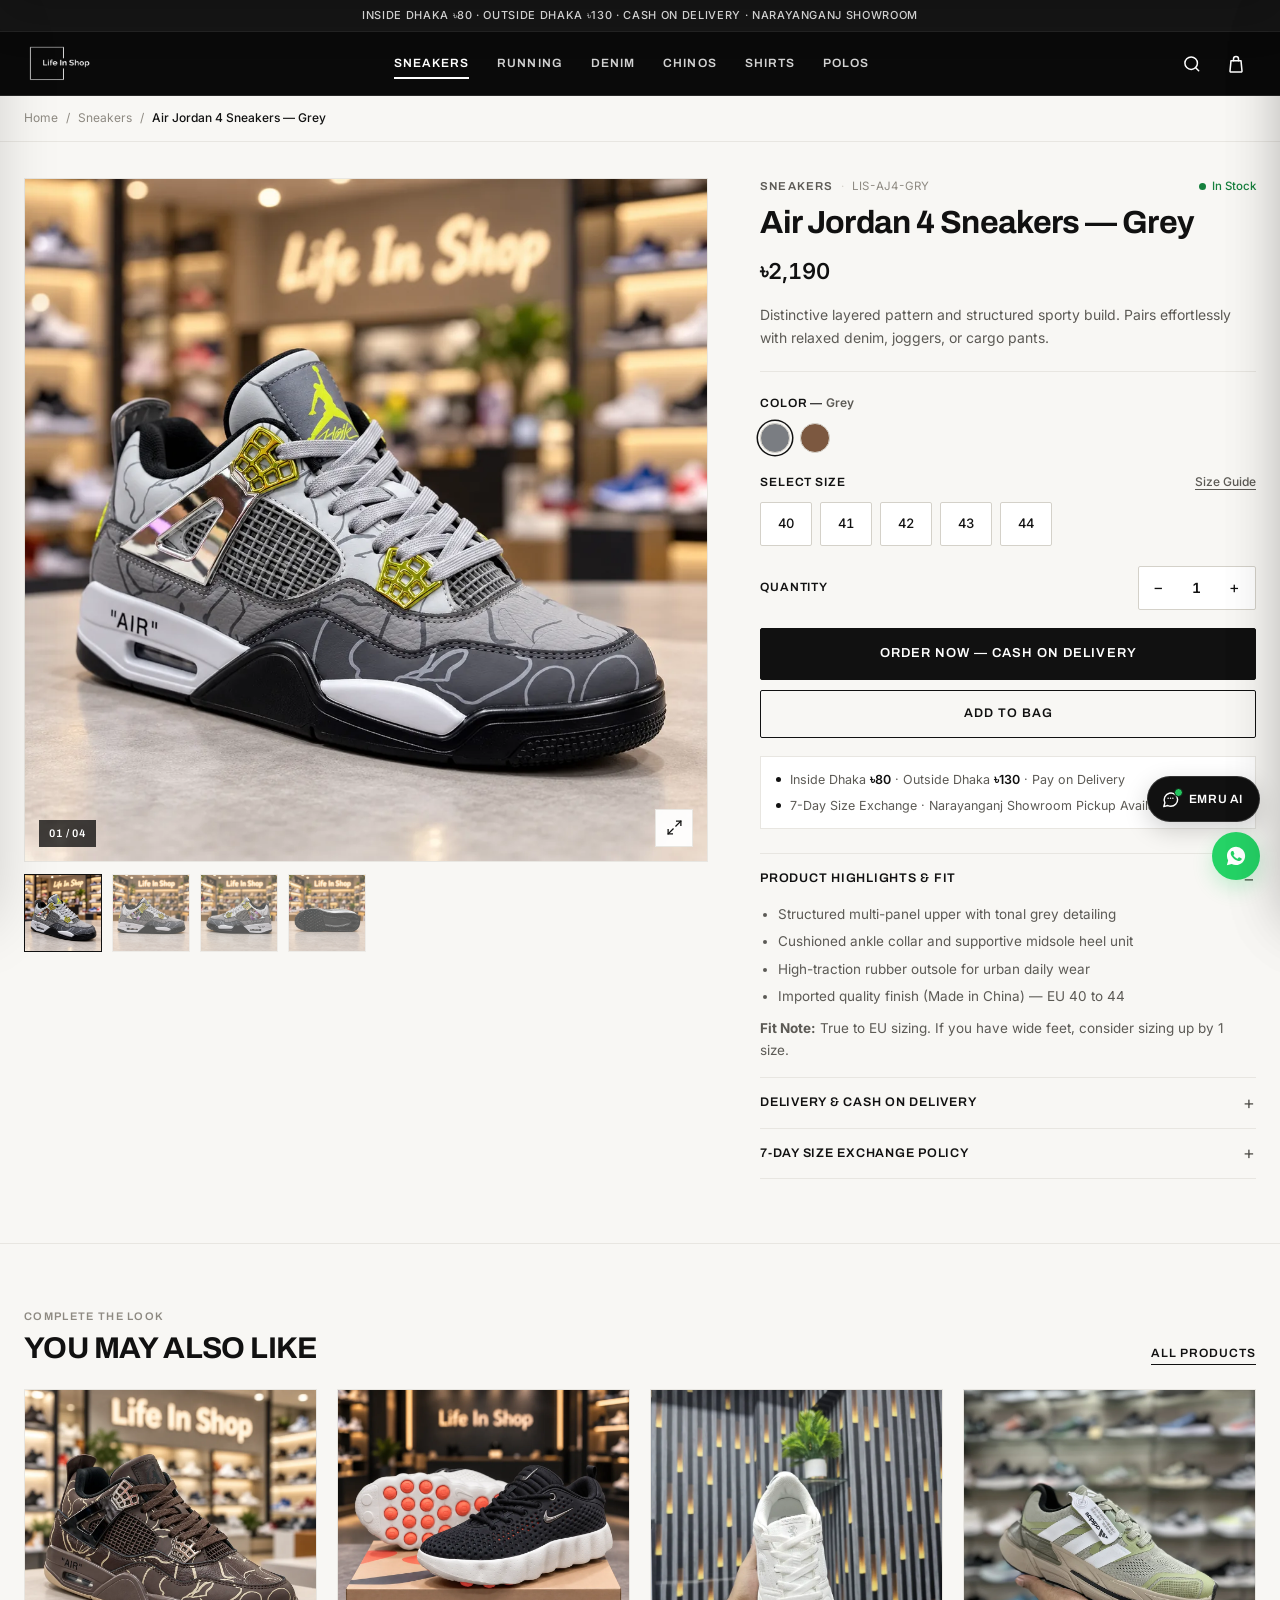
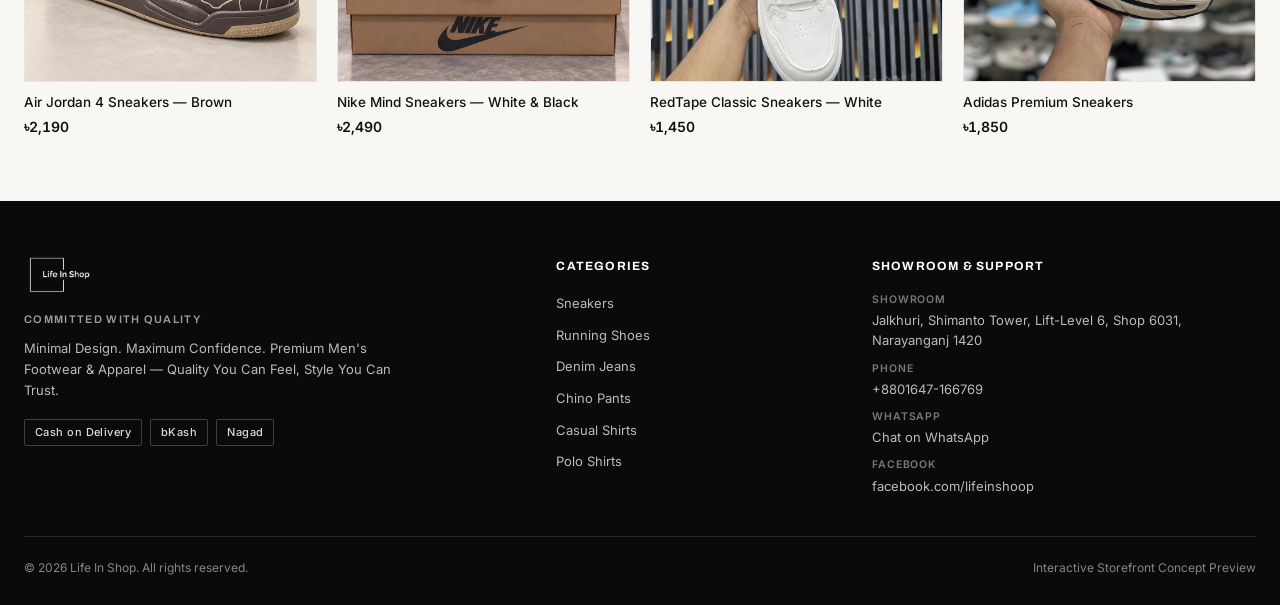
==== commit 49f3f82c: "Personalize chatbot name to Emru AI for client Emran" ====
--- a/product.html
+++ b/product.html
@@ -294,7 +294,7 @@
       </div>
       <div class="modal-body">
         <div id="size-guide-table" class="size-guide-table-wrap"></div>
-        <p class="size-guide-footnote">Between two sizes? Ask our AI Assistant or message us on WhatsApp for exact fit advice.</p>
+        <p class="size-guide-footnote">Between two sizes? Ask Emru AI or message us on WhatsApp for exact fit advice.</p>
       </div>
     </div>
   </div>
@@ -502,7 +502,7 @@
 
   <!-- Floating Dock: Monochrome AI Shopping Assistant (replaces sticky cart) + WhatsApp -->
   <div id="floating-dock" class="floating-dock" aria-label="Quick assistance">
-    <button type="button" id="ai-chat-trigger" class="ai-trigger-btn" aria-label="Open Life In Shop AI Shopping Assistant" aria-expanded="false" aria-controls="ai-chat-panel">
+    <button type="button" id="ai-chat-trigger" class="ai-trigger-btn" aria-label="Open Emru AI Shopping Assistant" aria-expanded="false" aria-controls="ai-chat-panel">
       <span class="ai-trigger-icon-wrap" aria-hidden="true">
         <svg width="19" height="19" viewBox="0 0 24 24" fill="none" stroke="currentColor" stroke-width="1.8" stroke-linecap="round" stroke-linejoin="round">
           <path d="M21 12a8.5 8.5 0 0 1-8.5 8.5c-1.4 0-2.7-.3-3.9-.9L3.5 21l1.4-4.9A8.5 8.5 0 1 1 21 12Z"></path>
@@ -512,7 +512,7 @@
         </svg>
         <span class="online-dot"></span>
       </span>
-      <span class="ai-trigger-label">Ask AI</span>
+      <span class="ai-trigger-label">Emru AI</span>
     </button>
 
     <a href="https://wa.me/8801647166769" id="wa-float-link" class="wa-float-btn" target="_blank" rel="noopener" aria-label="Chat with Life In Shop on WhatsApp">
@@ -523,16 +523,16 @@
   </div>
 
   <!-- Interactive AI Shopping Assistant Panel -->
-  <section id="ai-chat-panel" class="ai-chat-panel" role="dialog" aria-label="Life In Shop AI Assistant" aria-hidden="true">
+  <section id="ai-chat-panel" class="ai-chat-panel" role="dialog" aria-label="Emru AI Assistant" aria-hidden="true">
     <div class="ai-chat-header">
       <div class="ai-chat-identity">
         <span class="online-dot"></span>
         <div>
-          <h2 class="ai-chat-title">Life In Shop Assistant</h2>
+          <h2 class="ai-chat-title">Emru AI</h2>
           <p class="ai-chat-sub">Demo Mode · Instant Sizing &amp; Order Help</p>
         </div>
       </div>
-      <button type="button" id="ai-chat-close" class="icon-btn" aria-label="Close AI assistant">
+      <button type="button" id="ai-chat-close" class="icon-btn" aria-label="Close Emru AI">
         <svg width="18" height="18" viewBox="0 0 24 24" fill="none" stroke="currentColor" stroke-width="1.8" stroke-linecap="square" aria-hidden="true">
           <line x1="18" y1="6" x2="6" y2="18"></line>
           <line x1="6" y1="6" x2="18" y2="18"></line>
@@ -555,6 +555,7 @@
     </form>
   </section>
 
-  <script type="module" src="app.js"></script>
+  <script src="data/catalog.js" defer></script>
+  <script src="app.js" defer></script>
 </body>
 </html>
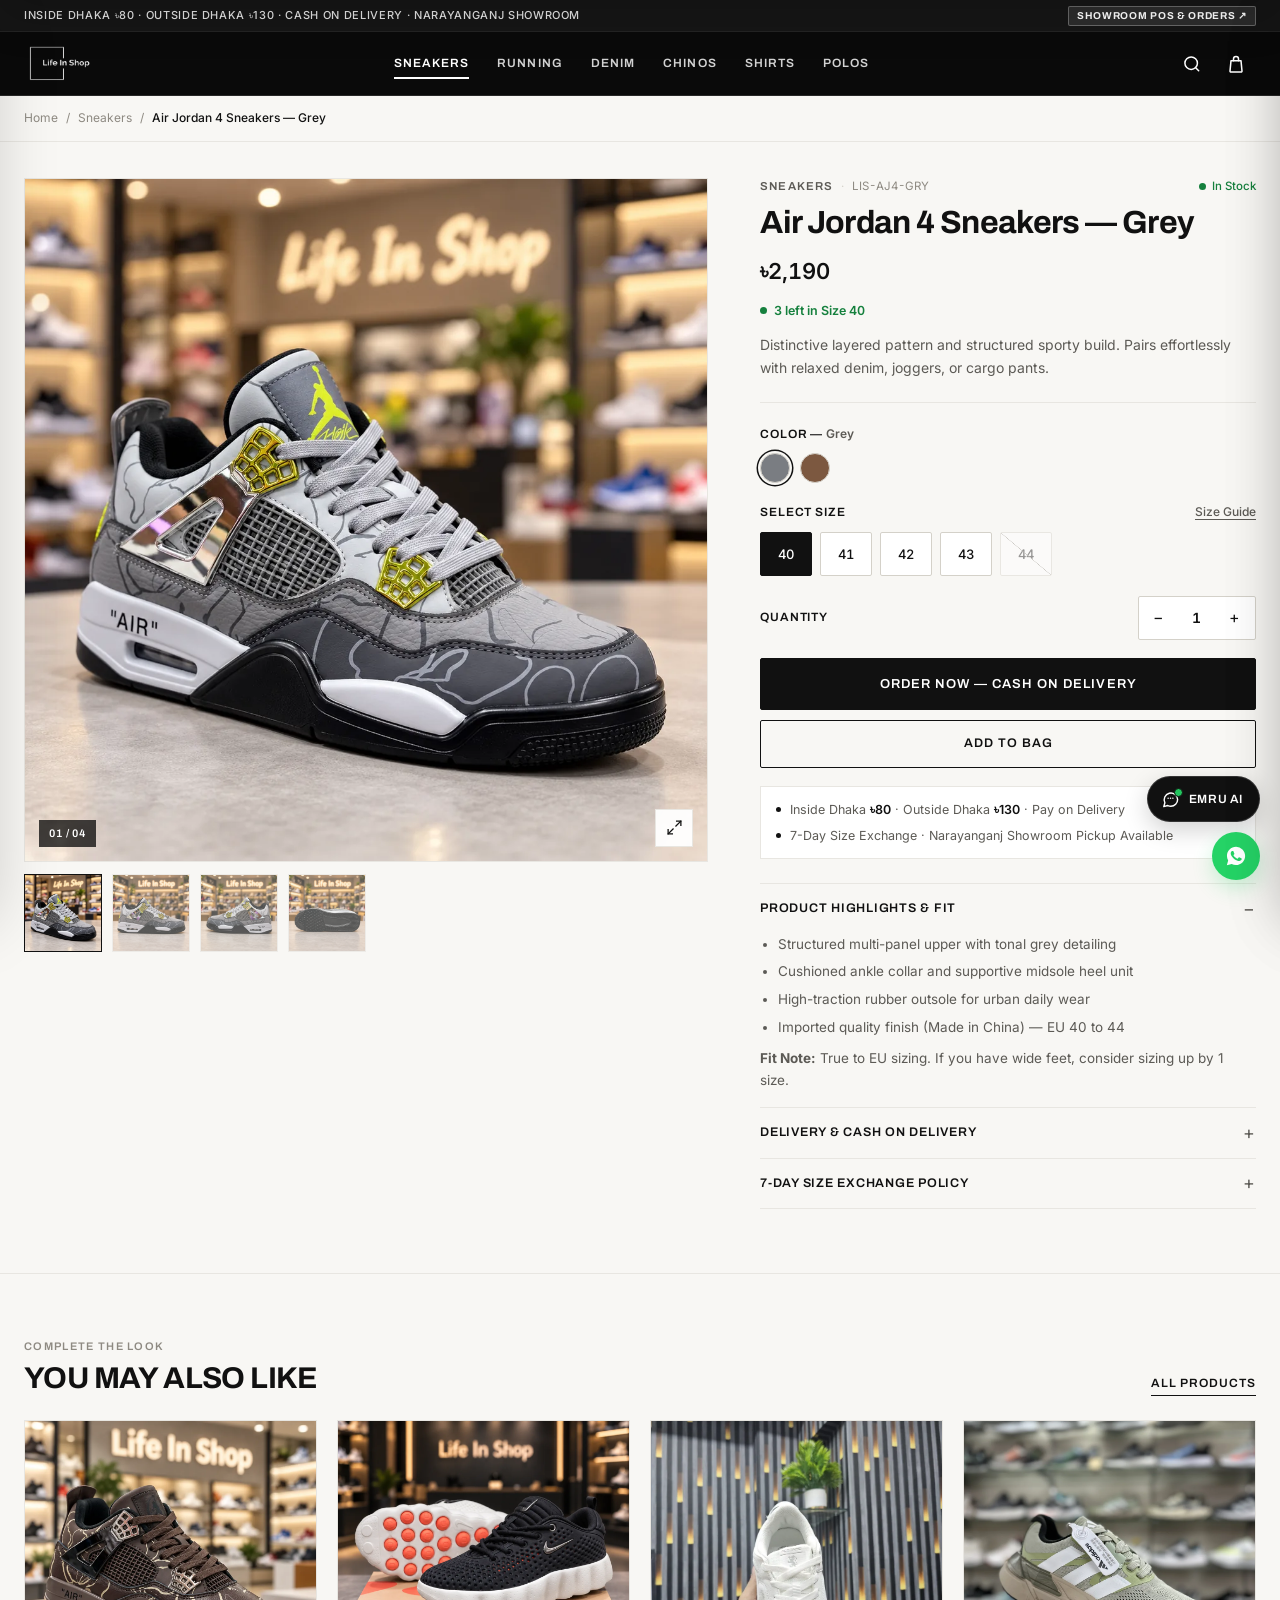
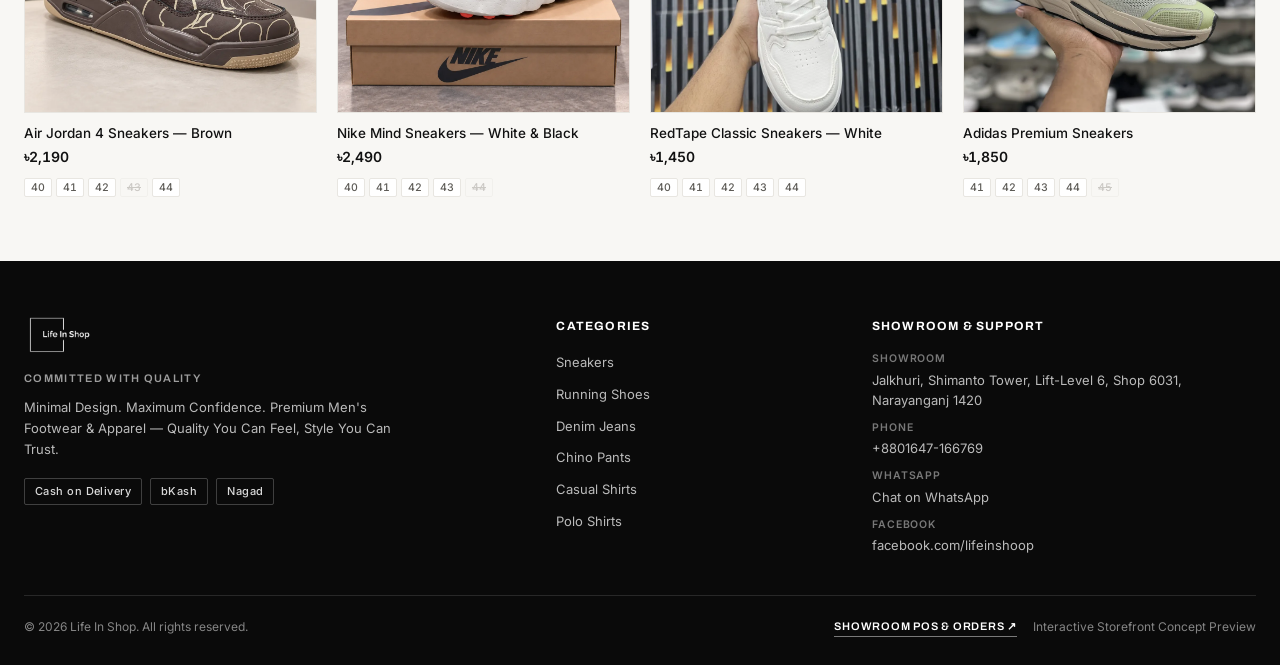
==== commit 59f704c0: "Add unified Showroom POS, Online Orders Manager, and live single-source stock sync" ====
--- a/product.html
+++ b/product.html
@@ -17,7 +17,8 @@
   <!-- Announcement Bar -->
   <div class="announcement-bar" role="region" aria-label="Store shipping notice">
     <div class="container announcement-inner">
-      <span>Inside Dhaka ৳80 · Outside Dhaka ৳130 · Cash on Delivery<span class="announcement-extra"> · Narayanganj Showroom</span></span>
+      <span class="announcement-text">Inside Dhaka ৳80 · Outside Dhaka ৳130 · Cash on Delivery<span class="announcement-extra"> · Narayanganj Showroom</span></span>
+      <a href="pos.html" class="announcement-pos-link">Showroom POS &amp; Orders ↗</a>
     </div>
   </div>
 
@@ -118,6 +119,11 @@
               <span id="pdp-price" class="pdp-price tabular-price">৳0</span>
               <span id="pdp-compare-price" class="pdp-compare-price tabular-price" hidden></span>
               <span id="pdp-discount-badge" class="pdp-discount-badge" hidden></span>
+            </div>
+
+            <div id="pdp-stock-status" class="stock-status is-in" aria-live="polite">
+              <span class="stock-status-dot" aria-hidden="true"></span>
+              <span class="stock-status-text">Checking live showroom stock...</span>
             </div>
 
             <p id="pdp-short-desc" class="pdp-short-desc"></p>
@@ -254,7 +260,10 @@
 
       <div class="footer-bottom">
         <p>&copy; 2026 Life In Shop. All rights reserved.</p>
-        <p class="footer-demo-note">Interactive Storefront Concept Preview</p>
+        <div class="footer-bottom-right">
+          <a href="pos.html" class="footer-pos-link">Showroom POS &amp; Orders ↗</a>
+          <p class="footer-demo-note">Interactive Storefront Concept Preview</p>
+        </div>
       </div>
     </div>
   </footer>
@@ -327,6 +336,7 @@
         <p class="mobile-nav-meta-title">Narayanganj Showroom</p>
         <p class="mobile-nav-meta-text">Jalkhuri, Shimanto Tower, Level 6, Shop 6031</p>
         <div class="mobile-nav-meta-actions">
+          <a href="pos.html" class="meta-action-link meta-action-pos">Showroom POS &amp; Orders ↗</a>
           <a href="tel:+8801647166769" class="meta-action-link">Call +8801647-166769</a>
           <a href="https://wa.me/8801647166769" target="_blank" rel="noopener" class="meta-action-link">WhatsApp Support</a>
         </div>
@@ -439,6 +449,11 @@
         </div>
 
         <div class="form-group">
+          <label for="co-note" class="form-label">Delivery Note <span class="label-opt">(Optional)</span></label>
+          <input type="text" id="co-note" class="form-input" placeholder="e.g. Call before delivery or leave with guard">
+        </div>
+
+        <div class="form-group">
           <span class="form-label">Payment Method</span>
           <div class="radio-grid">
             <label class="radio-card">
@@ -556,6 +571,7 @@
   </section>
 
   <script src="data/catalog.js" defer></script>
+  <script src="data/store.js" defer></script>
   <script src="app.js" defer></script>
 </body>
 </html>
--- a/styles.css
+++ b/styles.css
@@ -219,14 +219,46 @@
 
 .announcement-inner {
   min-width: 0;
-  text-align: center;
+  display: flex;
+  align-items: center;
+  justify-content: space-between;
+  gap: 12px;
   font-size: 11px;
   font-weight: 500;
   letter-spacing: 0.06em;
   text-transform: uppercase;
+}
+
+.announcement-text {
+  min-width: 0;
   white-space: nowrap;
   overflow: hidden;
   text-overflow: ellipsis;
+}
+
+.announcement-pos-link {
+  flex-shrink: 0;
+  display: inline-flex;
+  align-items: center;
+  gap: 4px;
+  font-family: var(--font-display);
+  font-size: 10px;
+  font-weight: 700;
+  letter-spacing: 0.07em;
+  text-transform: uppercase;
+  color: #FFFFFF;
+  background-color: rgba(255, 255, 255, 0.1);
+  border: 1px solid rgba(255, 255, 255, 0.28);
+  border-radius: 2px;
+  padding: 2px 8px;
+  line-height: 1.4;
+  transition: background-color 0.16s ease, border-color 0.16s ease;
+}
+
+.announcement-pos-link:hover {
+  background-color: #FFFFFF;
+  border-color: #FFFFFF;
+  color: var(--bg-dark);
 }
 
 /* ---------- Sticky Header ---------- */
@@ -748,6 +780,11 @@
   padding: 4px 8px;
 }
 
+.card-badge.is-soldout {
+  background-color: var(--ink-primary);
+  color: #FFFFFF;
+}
+
 .card-meta {
   min-width: 0;
   padding-top: 11px;
@@ -783,6 +820,33 @@
   font-size: 12.5px;
   color: var(--ink-muted);
   text-decoration: line-through;
+}
+
+/* Unique-Footwear-Inspired Live Size Availability Pills */
+.card-sizes {
+  display: flex;
+  flex-wrap: wrap;
+  gap: 4px;
+  margin-top: 6px;
+}
+
+.card-size-pill {
+  font-size: 10.5px;
+  font-weight: 500;
+  line-height: 1.25;
+  padding: 2px 6px;
+  border: 1px solid var(--border-hairline);
+  background-color: var(--bg-surface);
+  color: var(--ink-secondary);
+  font-variant-numeric: tabular-nums;
+  border-radius: 2px;
+}
+
+.card-size-pill.is-oos {
+  text-decoration: line-through;
+  opacity: 0.42;
+  background-color: var(--bg-page);
+  color: var(--ink-muted);
 }
 
 /* ---------- 4-Item Hairline Trust & Showroom Strip ---------- */
@@ -947,6 +1011,29 @@
   gap: 12px;
   font-size: 12px;
   color: rgba(255, 255, 255, 0.5);
+}
+
+.footer-bottom-right {
+  display: flex;
+  align-items: center;
+  gap: 16px;
+  flex-wrap: wrap;
+}
+
+.footer-pos-link {
+  font-family: var(--font-display);
+  font-size: 11px;
+  font-weight: 600;
+  letter-spacing: 0.07em;
+  text-transform: uppercase;
+  color: #FFFFFF;
+  border-bottom: 1px solid rgba(255, 255, 255, 0.45);
+  padding-bottom: 1px;
+  transition: opacity 0.16s ease;
+}
+
+.footer-pos-link:hover {
+  opacity: 0.75;
 }
 
 /* ==========================================================================
@@ -1147,7 +1234,49 @@
   display: flex;
   align-items: center;
   gap: 10px;
-  margin-bottom: 16px;
+  margin-bottom: 10px;
+}
+
+/* HeemsBD-Inspired Live Per-Size Stock Counter */
+.stock-status {
+  display: inline-flex;
+  align-items: center;
+  gap: 7px;
+  font-size: 12.5px;
+  font-weight: 600;
+  margin-bottom: 14px;
+  font-variant-numeric: tabular-nums;
+}
+
+.stock-status-dot {
+  width: 7px;
+  height: 7px;
+  border-radius: 50%;
+  flex-shrink: 0;
+}
+
+.stock-status.is-in {
+  color: var(--accent-stock);
+}
+
+.stock-status.is-in .stock-status-dot {
+  background-color: var(--accent-stock);
+}
+
+.stock-status.is-low {
+  color: #D97706;
+}
+
+.stock-status.is-low .stock-status-dot {
+  background-color: #D97706;
+}
+
+.stock-status.is-out {
+  color: var(--accent-crimson);
+}
+
+.stock-status.is-out .stock-status-dot {
+  background-color: var(--accent-crimson);
 }
 
 .pdp-price {
@@ -1892,16 +2021,59 @@
   flex-shrink: 0;
 }
 
+/* Inline Qty Stepper Inside Express Checkout Summary */
+.checkout-item-qty {
+  display: inline-flex;
+  align-items: center;
+  border: 1px solid var(--border-strong);
+  background-color: var(--bg-surface);
+  border-radius: 2px;
+  height: 26px;
+  margin-top: 4px;
+}
+
+.checkout-qty-btn {
+  width: 24px;
+  height: 100%;
+  display: inline-flex;
+  align-items: center;
+  justify-content: center;
+  font-size: 13px;
+  color: var(--ink-primary);
+}
+
+.checkout-qty-btn:hover:not(:disabled) {
+  background-color: var(--bg-subtle);
+}
+
+.checkout-qty-btn:disabled {
+  opacity: 0.35;
+  cursor: not-allowed;
+}
+
+.checkout-qty-num {
+  min-width: 24px;
+  text-align: center;
+  font-size: 12px;
+  font-weight: 600;
+  font-variant-numeric: tabular-nums;
+}
+
 .form-group {
-  margin-bottom: 11px;
+  margin-bottom: 9px;
 }
 
 .form-label {
   display: block;
-  font-size: 12px;
+  font-size: 11.5px;
   font-weight: 600;
   color: var(--ink-primary);
   margin-bottom: 4px;
+}
+
+.label-opt {
+  font-weight: 400;
+  color: var(--ink-muted);
 }
 
 .req {
@@ -1910,12 +2082,12 @@
 
 .form-input {
   width: 100%;
-  height: 40px;
-  padding: 0 12px;
+  height: 38px;
+  padding: 0 11px;
   background-color: var(--bg-surface);
   border: 1px solid var(--border-strong);
   border-radius: 2px;
-  font-size: 14px;
+  font-size: 13.5px;
   color: var(--ink-primary);
   transition: border-color 0.16s ease;
 }
@@ -1927,9 +2099,9 @@
 
 .form-textarea {
   height: auto;
-  padding: 8px 12px;
+  padding: 7px 11px;
   resize: vertical;
-  min-height: 56px;
+  min-height: 48px;
 }
 
 .radio-grid {
@@ -2785,9 +2957,15 @@
   .announcement-inner {
     font-size: 10px;
     letter-spacing: 0.03em;
+    gap: 8px;
   }
 
   .announcement-extra {
     display: none;
   }
-}
+
+  .announcement-pos-link {
+    font-size: 9.5px;
+    padding: 2px 6px;
+  }
+}
